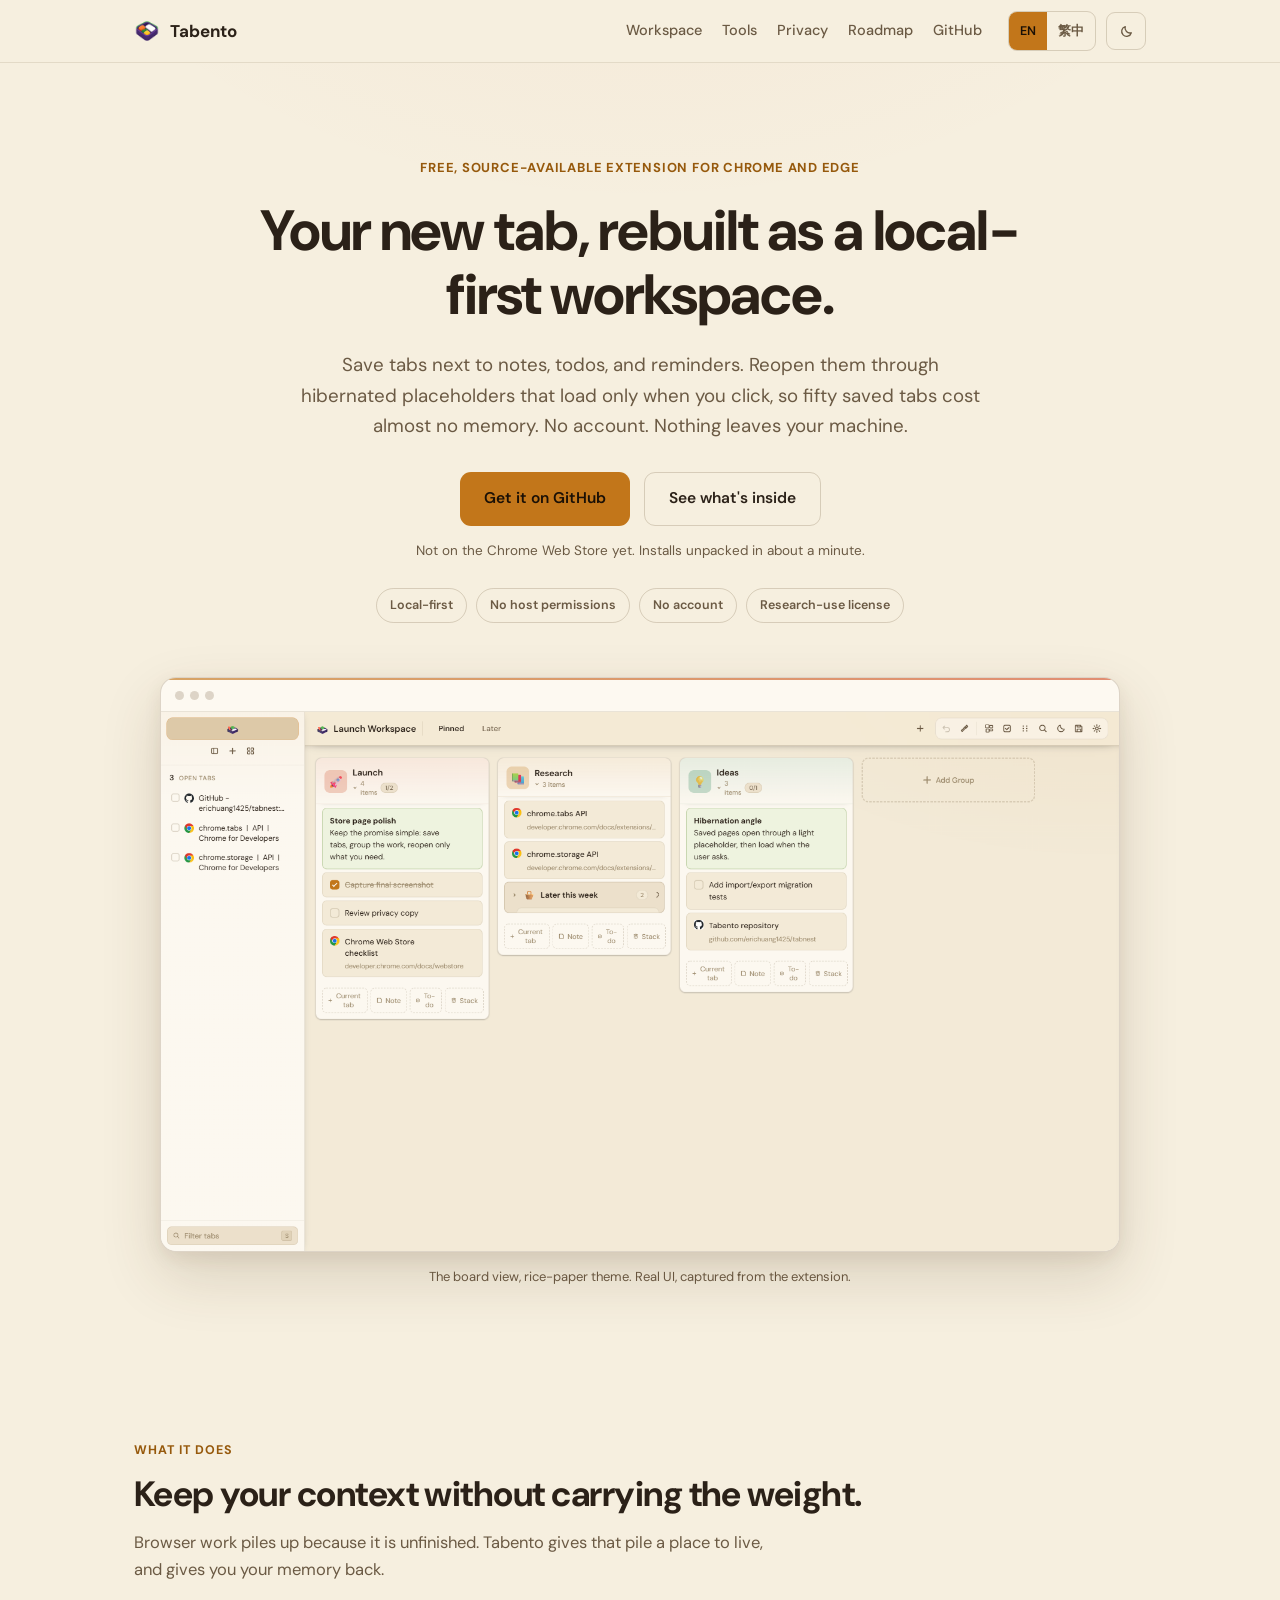
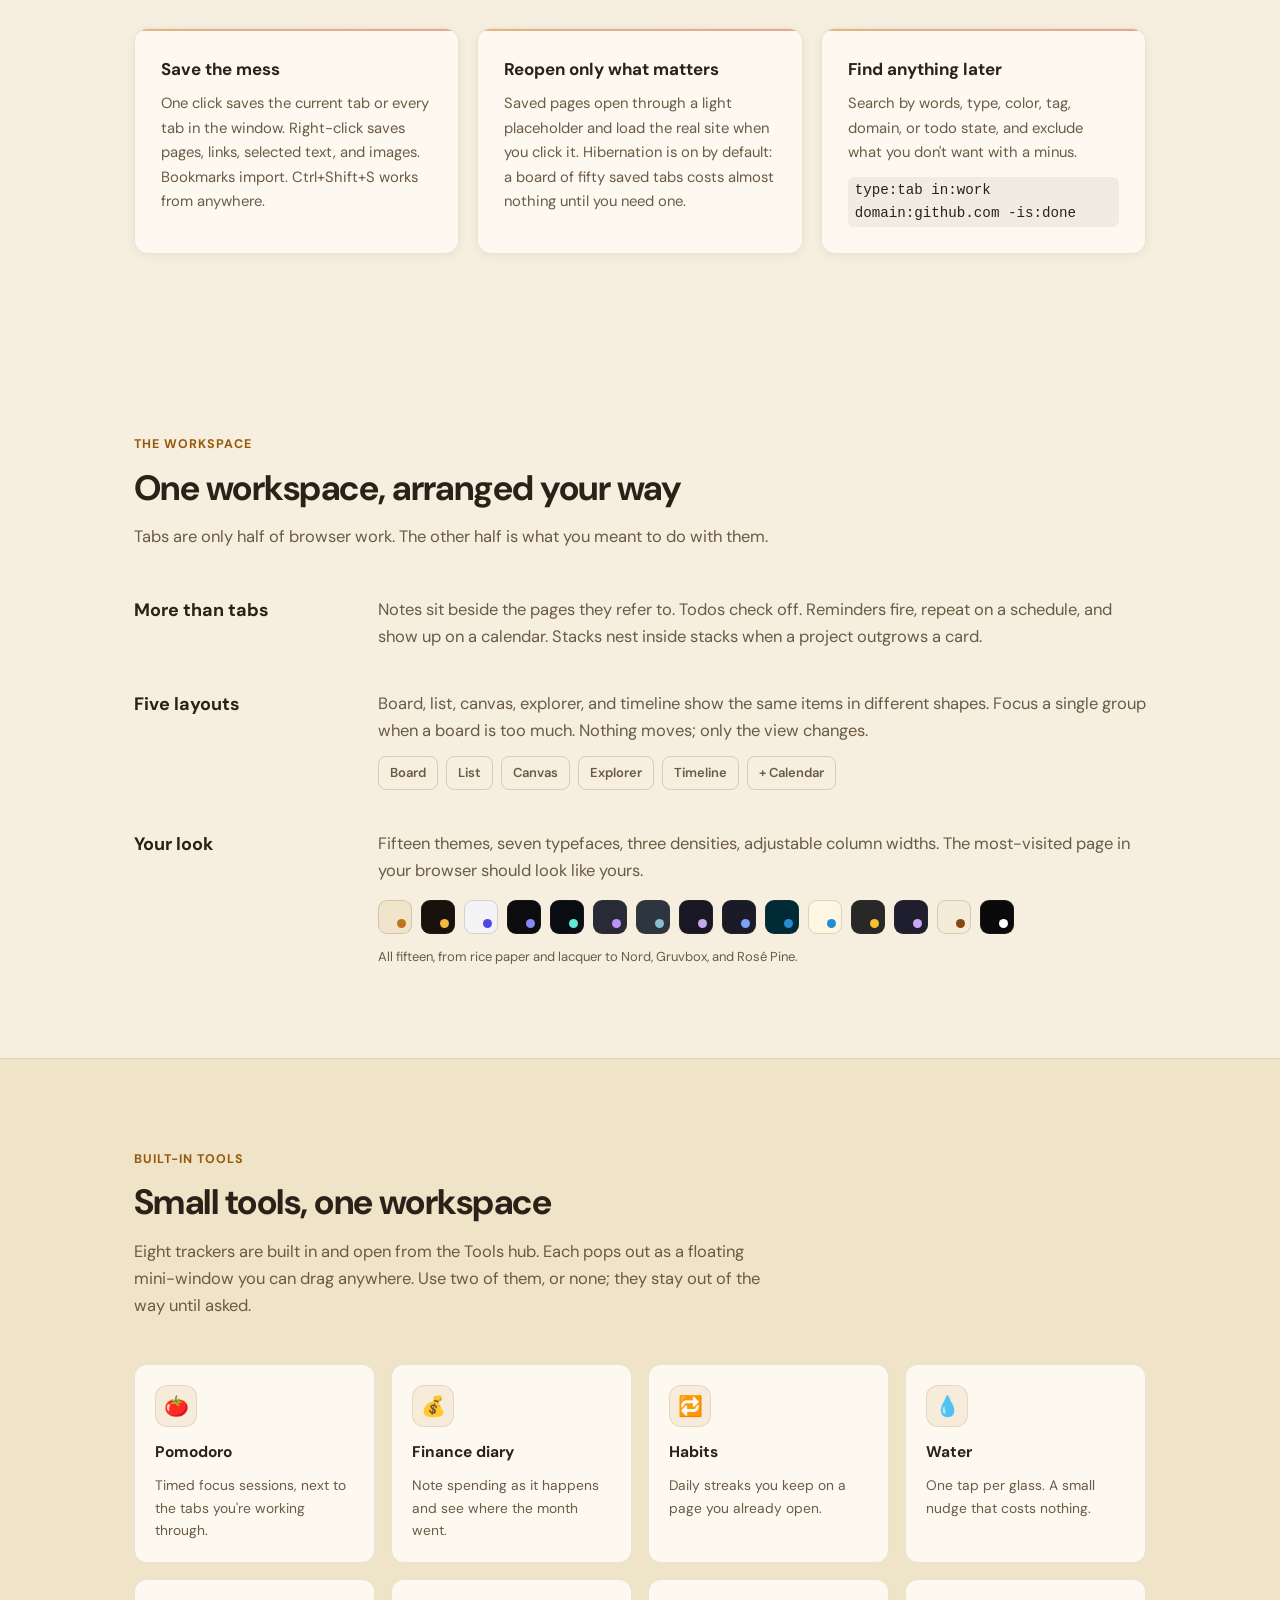
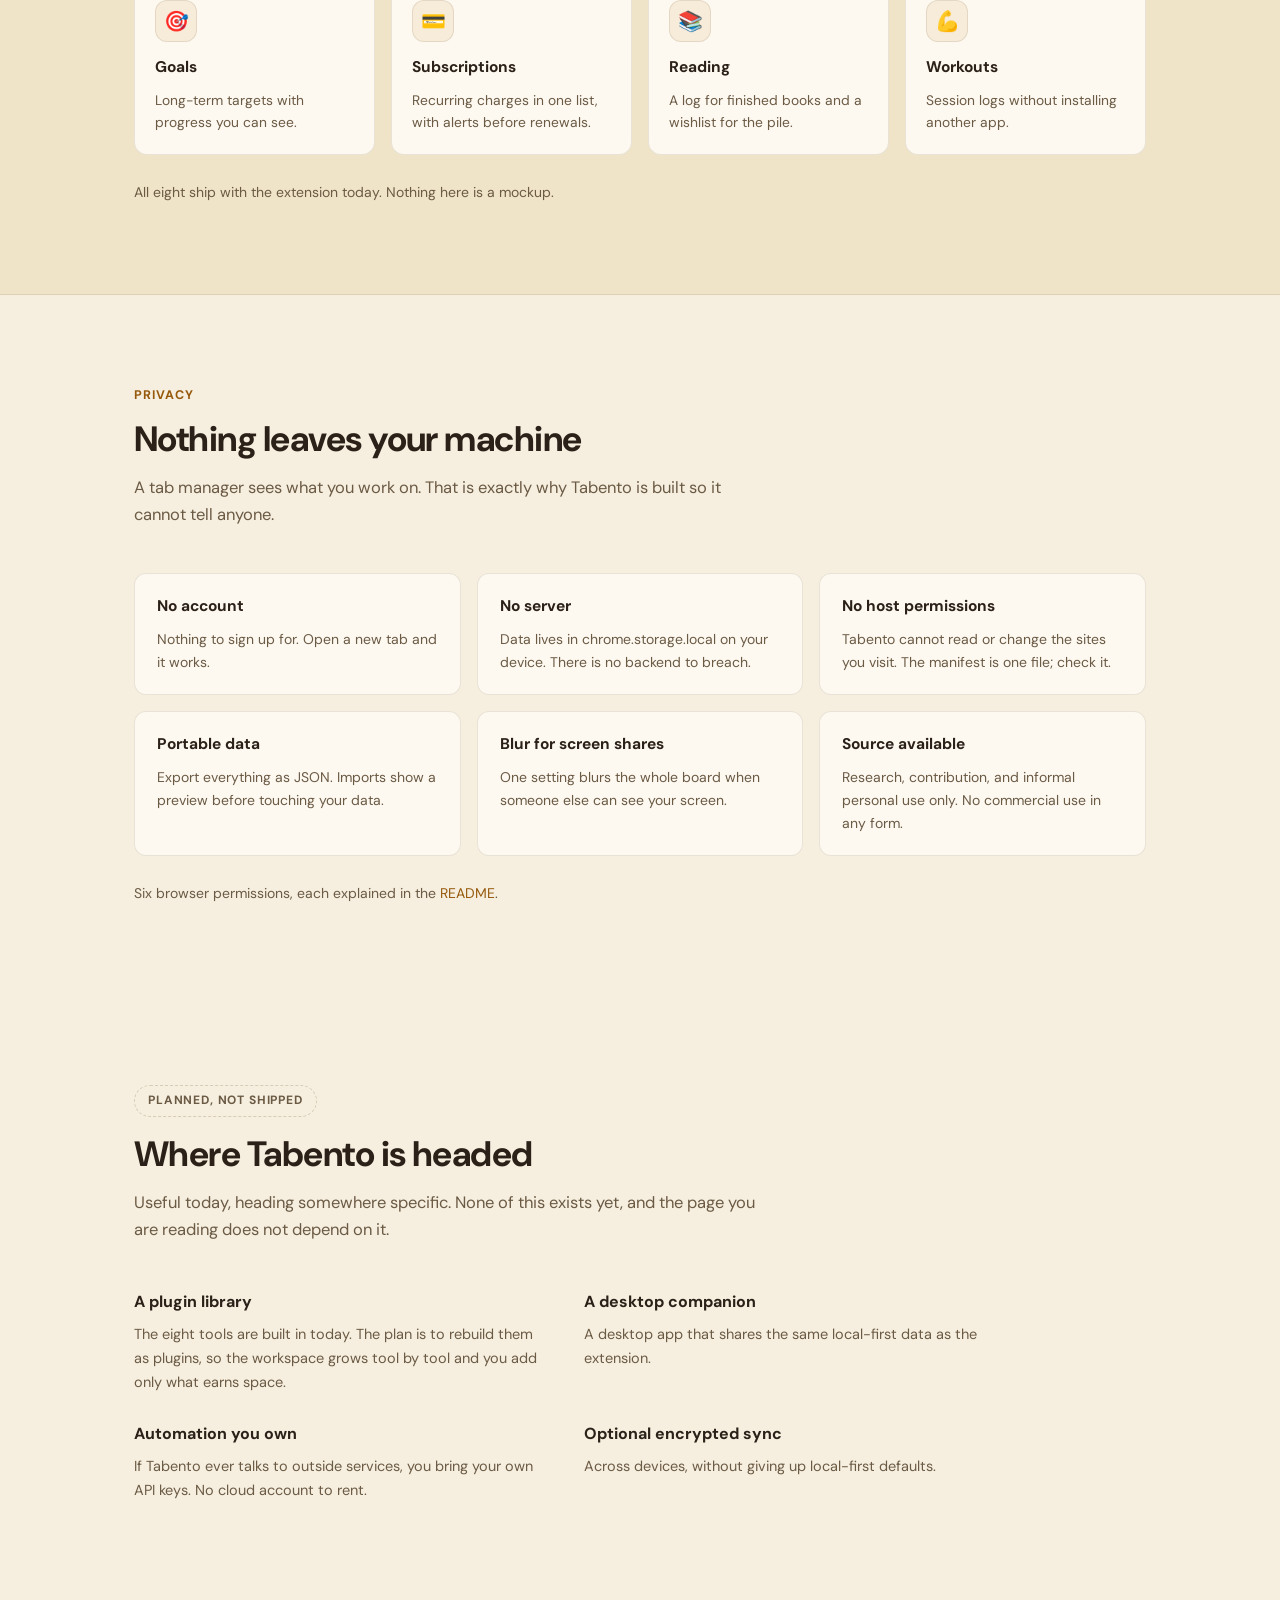
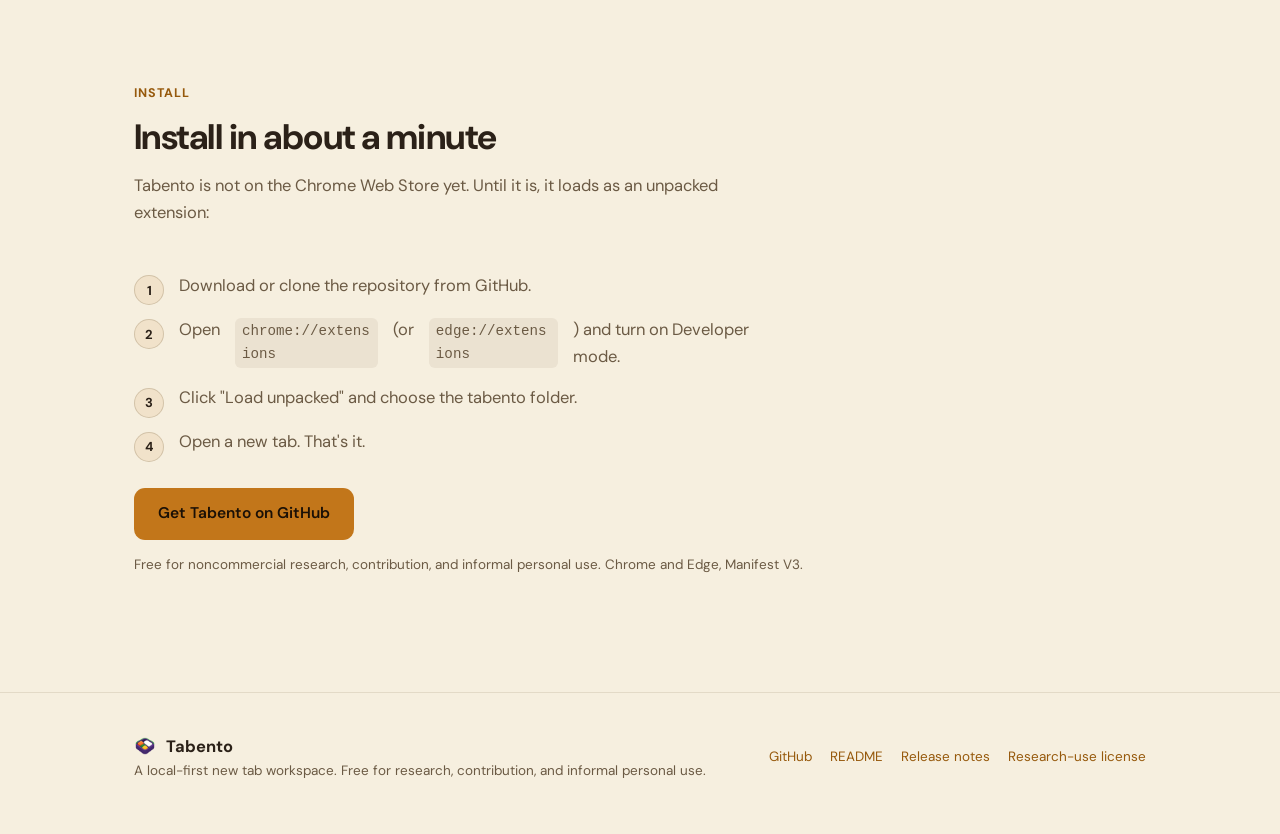
==== docs/index.html @ d80781ca "Merge launch materials and license updates" ====
<!DOCTYPE html>
<html lang="en" data-theme="light">
<head>
  <meta charset="UTF-8">
  <meta name="viewport" content="width=device-width, initial-scale=1">
  <title>Tabento · Local-first new tab workspace</title>
  <meta name="description" content="Free, source-available Chrome and Edge extension that replaces the new tab with a private workspace for saved tabs, notes, todos, and reminders. Hibernated tabs keep memory low. No account, no server, no host permissions.">
  <link rel="canonical" href="https://erichuang1425.github.io/tabento/">
  <meta property="og:type" content="website">
  <meta property="og:title" content="Tabento · Local-first new tab workspace">
  <meta property="og:description" content="Save tabs next to notes, todos, and reminders. Hibernated placeholders keep memory low. No account, nothing leaves your machine.">
  <meta property="og:url" content="https://erichuang1425.github.io/tabento/">
  <meta property="og:image" content="https://erichuang1425.github.io/tabento/images/tabento-workspace-demo.png">
  <meta name="twitter:card" content="summary_large_image">
  <link rel="icon" type="image/png" href="images/icon128.png">
  <link rel="preconnect" href="https://fonts.googleapis.com">
  <link rel="preconnect" href="https://fonts.gstatic.com" crossorigin>
  <link href="https://fonts.googleapis.com/css2?family=DM+Sans:opsz,wght@9..40,400..700&display=swap" rel="stylesheet">
  <script>
    /* Pre-paint init: apply saved theme + language before first render. */
    (function () {
      try {
        var t = localStorage.getItem('tabento-landing-theme');
        if (!t) t = window.matchMedia && matchMedia('(prefers-color-scheme: dark)').matches ? 'dark' : 'light';
        document.documentElement.dataset.theme = t;
        var l = localStorage.getItem('tabento-landing-lang');
        if (!l) l = /^zh/i.test(navigator.language || '') ? 'zh' : 'en';
        document.documentElement.dataset.lang = l;
      } catch (e) {}
    })();
  </script>
  <style>
    /* Palettes lifted from themes.css: [data-theme="tabento"] and [data-theme="tabento-dark"].
       If those tokens change in the extension, mirror them here. */
    :root {
      --bg: #f6efdf; --bg-deep: #efe3c8; --panel: #fdf9f1;
      --border: rgba(90,66,30,0.12); --border2: rgba(90,66,30,0.20);
      --text: #2b2118; --text2: #6b5a44; --text3: #9c8a6c;
      --accent: #c2761a; --accent2: #d2542f; --accent-link: #96590c;
      --btn-bg: #c2761a; --btn-bg-h: #a9620f; --btn-text: #1a1006;
      --ico-bg: rgba(194,118,26,0.10);
      --grad: linear-gradient(135deg, #c2761a, #d2542f);
      --nav-bg: rgba(246,239,223,0.86);
      --shadow-lg: 0 24px 60px rgba(74,52,20,0.16), 0 6px 18px rgba(74,52,20,0.08);
      --shadow-sm: 0 2px 10px rgba(74,52,20,0.07);
      --code-bg: rgba(90,66,30,0.07);
    }
    [data-theme="dark"] {
      --bg: #17120d; --bg-deep: #100c08; --panel: #1f1812;
      --border: rgba(245,222,180,0.09); --border2: rgba(245,222,180,0.18);
      --text: #f6ecda; --text2: #c6b498; --text3: #8a775d;
      --accent: #f5b841; --accent2: #ec6f4c; --accent-link: #f5b841;
      --btn-bg: #e8902a; --btn-bg-h: #f5a742; --btn-text: #17120d;
      --ico-bg: rgba(245,184,65,0.08);
      --grad: linear-gradient(135deg, #f5b841, #ec6f4c);
      --nav-bg: rgba(23,18,13,0.86);
      --shadow-lg: 0 24px 60px rgba(0,0,0,0.45), 0 6px 18px rgba(0,0,0,0.3);
      --shadow-sm: 0 2px 10px rgba(0,0,0,0.3);
      --code-bg: rgba(245,222,180,0.08);
    }

    * { box-sizing: border-box; margin: 0; padding: 0; }
    html { scroll-behavior: smooth; }
    body {
      font-family: "DM Sans", "Inter", -apple-system, "Segoe UI", "PingFang TC", "Microsoft JhengHei", sans-serif;
      background: var(--bg); color: var(--text);
      font-size: 16.5px; line-height: 1.65;
      -webkit-font-smoothing: antialiased; text-rendering: optimizeLegibility;
    }
    ::selection { background: var(--accent); color: var(--btn-text); }
    img { max-width: 100%; }
    a { color: var(--accent-link); text-decoration: none; }
    a:hover { text-decoration: underline; text-underline-offset: 3px; }
    code {
      font-family: ui-monospace, "JetBrains Mono", Consolas, monospace;
      font-size: 0.86em; background: var(--code-bg);
      padding: 2px 7px; border-radius: 6px; word-break: break-word;
    }
    .wrap { max-width: 1060px; margin: 0 auto; padding: 0 24px; }
    .skip {
      position: absolute; left: -9999px; top: 0; background: var(--panel);
      color: var(--text); padding: 10px 16px; z-index: 100; border-radius: 0 0 8px 0;
    }
    .skip:focus { left: 0; }

    /* ── Nav ─────────────────────────────────────────── */
    nav {
      position: sticky; top: 0; z-index: 50;
      background: var(--nav-bg);
      -webkit-backdrop-filter: blur(12px); backdrop-filter: blur(12px);
      border-bottom: 1px solid var(--border);
    }
    .nav-in { display: flex; align-items: center; gap: 22px; height: 62px; }
    .brand { display: flex; align-items: center; gap: 10px; font-weight: 700; font-size: 17px; color: var(--text); }
    .brand img { width: 26px; height: 26px; border-radius: 7px; }
    .brand:hover { text-decoration: none; }
    .nav-links { display: flex; gap: 20px; margin-left: auto; }
    .nav-links a { color: var(--text2); font-size: 14.5px; font-weight: 500; }
    .nav-links a:hover { color: var(--text); text-decoration: none; }
    .nav-ctl { display: flex; align-items: center; gap: 10px; margin-left: 4px; }
    .seg { display: flex; border: 1px solid var(--border2); border-radius: 9px; overflow: hidden; }
    .seg button {
      border: 0; background: transparent; color: var(--text2); cursor: pointer;
      font: inherit; font-size: 12.5px; font-weight: 600; padding: 8px 11px; min-height: 38px;
    }
    .seg button.on { background: var(--btn-bg); color: var(--btn-text); }
    .tgl {
      border: 1px solid var(--border2); background: transparent; color: var(--text2);
      width: 40px; min-height: 38px; border-radius: 9px; cursor: pointer;
      display: grid; place-items: center;
    }
    .tgl:hover { color: var(--text); border-color: var(--text3); }
    .tgl .moon { display: block; } .tgl .sun { display: none; }
    [data-theme="dark"] .tgl .moon { display: none; } [data-theme="dark"] .tgl .sun { display: block; }

    /* ── Hero ────────────────────────────────────────── */
    .hero { position: relative; padding: clamp(64px, 10vh, 110px) 0 clamp(48px, 7vh, 84px); text-align: center; overflow: hidden; }
    .hero::before {
      content: ""; position: absolute; inset: -40% -20% auto; height: 130%;
      background: radial-gradient(ellipse 55% 45% at 50% 8%, rgba(210,84,47,0.07), transparent 70%);
      pointer-events: none;
    }
    .eyebrow {
      display: inline-block; font-size: 13px; font-weight: 700; letter-spacing: 0.06em;
      text-transform: uppercase; margin-bottom: 22px; color: var(--accent-link);
    }
    h1 {
      font-size: clamp(2.15rem, 5.4vw, 3.55rem); line-height: 1.12; font-weight: 700;
      letter-spacing: -0.02em; max-width: 820px; margin: 0 auto 22px;
    }
    .sub { font-size: clamp(1.02rem, 1.6vw, 1.17rem); color: var(--text2); max-width: 690px; margin: 0 auto 30px; }
    .cta-row { display: flex; gap: 14px; justify-content: center; flex-wrap: wrap; margin-bottom: 14px; }
    .btn {
      display: inline-flex; align-items: center; gap: 9px; border-radius: 11px;
      padding: 13px 24px; font-weight: 600; font-size: 15.5px; min-height: 46px;
      transition: transform 0.15s ease, background 0.15s ease, border-color 0.15s ease;
    }
    .btn:hover { text-decoration: none; transform: translateY(-1px); }
    .btn-pri { background: var(--btn-bg); color: var(--btn-text); }
    .btn-pri:hover { background: var(--btn-bg-h); }
    .btn-sec { border: 1px solid var(--border2); color: var(--text); }
    .btn-sec:hover { border-color: var(--text3); }
    .store-note { font-size: 13.5px; color: var(--text2); margin-bottom: 26px; }
    .chips { display: flex; gap: 9px; justify-content: center; flex-wrap: wrap; margin-bottom: clamp(38px, 6vh, 58px); }
    .chip {
      font-size: 12.5px; font-weight: 600; color: var(--text2);
      border: 1px solid var(--border2); border-radius: 999px; padding: 6px 13px;
    }
    .frame {
      position: relative; max-width: 960px; margin: 0 auto; text-align: left;
      background: var(--panel); border: 1px solid var(--border2); border-radius: 16px;
      box-shadow: var(--shadow-lg); overflow: hidden;
    }
    .frame::before { content: ""; display: block; height: 2px; background: var(--grad); opacity: 0.65; }
    .frame-bar { display: flex; gap: 6px; padding: 11px 14px; border-bottom: 1px solid var(--border); }
    .frame-bar i { width: 9px; height: 9px; border-radius: 50%; background: var(--border2); }
    .frame img { display: block; width: 100%; height: auto; }
    .shot-cap { font-size: 13px; color: var(--text2); margin-top: 14px; }

    /* ── Sections ────────────────────────────────────── */
    section { padding: clamp(68px, 10vh, 118px) 0; scroll-margin-top: 76px; }
    .kick {
      font-size: 12.5px; font-weight: 700; letter-spacing: 0.08em; text-transform: uppercase;
      color: var(--accent-link); margin-bottom: 12px;
    }
    h2 { font-size: clamp(1.55rem, 3.1vw, 2.2rem); line-height: 1.2; letter-spacing: -0.015em; margin-bottom: 14px; }
    .lede { color: var(--text2); max-width: 640px; margin-bottom: clamp(30px, 5vh, 48px); }
    h3 { font-size: 17px; margin-bottom: 8px; }
    .grid3 { display: grid; grid-template-columns: repeat(3, 1fr); gap: 18px; }
    .card {
      position: relative; background: var(--panel); border: 1px solid var(--border);
      border-radius: 14px; padding: 26px; box-shadow: var(--shadow-sm); overflow: hidden;
      transition: transform 0.18s ease, box-shadow 0.18s ease;
    }
    .card::before { content: ""; position: absolute; top: 0; left: 0; right: 0; height: 2px; background: var(--grad); opacity: 0.5; }
    .card:hover { transform: translateY(-2px); box-shadow: var(--shadow-lg); }
    .card p { font-size: 14.8px; color: var(--text2); }
    .card code { display: inline-block; margin-top: 12px; }

    /* Workspace rows */
    .rows { display: grid; gap: 40px; }
    .row { display: grid; grid-template-columns: 220px 1fr; gap: 24px; align-items: start; }
    .row h3 { font-size: 18px; }
    .row p { color: var(--text2); }
    .lay-chips { display: flex; flex-wrap: wrap; gap: 8px; margin-top: 12px; }
    .lay-chips span { font-size: 13px; font-weight: 600; color: var(--text2); border: 1px solid var(--border2); border-radius: 8px; padding: 5px 11px; }
    .swatches { display: flex; flex-wrap: wrap; gap: 9px; margin-top: 16px; }
    .sw {
      width: 34px; height: 34px; border-radius: 9px; background: var(--sw-bg);
      border: 1px solid var(--border2); position: relative;
    }
    .sw::after {
      content: ""; position: absolute; right: 5px; bottom: 5px;
      width: 9px; height: 9px; border-radius: 50%; background: var(--sw-ac);
    }
    .sw-cap { font-size: 13px; color: var(--text2); margin-top: 12px; }

    /* Tools */
    .tools-bleed { background: var(--bg-deep); border-top: 1px solid var(--border); border-bottom: 1px solid var(--border); }
    .grid4 { display: grid; grid-template-columns: repeat(4, 1fr); gap: 16px; }
    .tool { background: var(--panel); border: 1px solid var(--border); border-radius: 13px; padding: 20px; }
    .tool-ico {
      width: 42px; height: 42px; border-radius: 12px; background: var(--ico-bg);
      border: 1px solid var(--border); display: grid; place-items: center;
      font-size: 20px; margin-bottom: 13px;
    }
    .tool h3 { font-size: 15.5px; }
    .tool p { font-size: 13.8px; color: var(--text2); }
    .foot-note { font-size: 14px; color: var(--text2); margin-top: 26px; }

    /* Privacy */
    .grid3s { display: grid; grid-template-columns: repeat(3, 1fr); gap: 16px; }
    .pv { background: var(--panel); border: 1px solid var(--border); border-radius: 12px; padding: 20px 22px; }
    .pv h3 { font-size: 15.5px; }
    .pv p { font-size: 14px; color: var(--text2); }

    /* Roadmap */
    .plan-pill {
      display: inline-block; font-size: 12px; font-weight: 700; letter-spacing: 0.07em;
      text-transform: uppercase; color: var(--text2); border: 1px dashed var(--border2);
      border-radius: 999px; padding: 5px 13px; margin-bottom: 16px;
    }
    .rm { display: grid; grid-template-columns: 1fr 1fr; gap: 26px 40px; max-width: 860px; }
    .rm h3 { font-size: 16px; }
    .rm p { font-size: 14.5px; color: var(--text2); }

    /* Install */
    .steps { counter-reset: st; display: grid; gap: 14px; max-width: 620px; margin-bottom: 30px; }
    .steps li { list-style: none; counter-increment: st; display: flex; gap: 15px; align-items: baseline; color: var(--text2); }
    .steps li::before {
      content: counter(st); flex: 0 0 28px; height: 28px; border-radius: 50%;
      background: var(--ico-bg); border: 1px solid var(--border2); color: var(--text);
      font-size: 13px; font-weight: 700; display: grid; place-items: center;
      transform: translateY(4px);
    }

    /* Footer */
    footer { border-top: 1px solid var(--border); padding: 40px 0 52px; }
    .ft { display: flex; flex-wrap: wrap; gap: 18px 34px; align-items: center; justify-content: space-between; }
    .ft-brand { display: flex; align-items: center; gap: 10px; font-weight: 700; }
    .ft-brand img { width: 22px; height: 22px; border-radius: 6px; }
    .ft-line { font-size: 13.5px; color: var(--text2); }
    .ft-links { display: flex; flex-wrap: wrap; gap: 18px; font-size: 13.5px; }

    /* Reveal */
    .rv { opacity: 0; transform: translateY(14px); transition: opacity 0.55s ease, transform 0.55s ease; }
    .rv.in { opacity: 1; transform: none; }

    @media (prefers-reduced-motion: reduce) {
      html { scroll-behavior: auto; }
      .rv { opacity: 1; transform: none; transition: none; }
      .btn, .card { transition: none; }
      .card:hover, .btn:hover { transform: none; }
    }
    @media (max-width: 920px) {
      .nav-links { display: none; }
      .grid4 { grid-template-columns: repeat(2, 1fr); }
      .grid3, .grid3s { grid-template-columns: 1fr 1fr; }
      .row { grid-template-columns: 1fr; gap: 8px; }
    }
    @media (max-width: 600px) {
      body { font-size: 16px; }
      .grid3, .grid3s, .rm { grid-template-columns: 1fr; }
      .cta-row .btn { width: 100%; justify-content: center; }
      .nav-in { gap: 12px; }
    }
    @media (max-width: 420px) {
      .grid4 { grid-template-columns: 1fr; }
    }
  </style>
</head>
<body>
  <a class="skip" href="#main" data-i18n="skip">Skip to content</a>

  <nav>
    <div class="wrap nav-in">
      <a class="brand" href="#top" aria-label="Tabento, back to top">
        <img src="images/icon128.png" alt="" width="26" height="26">
        <span>Tabento</span>
      </a>
      <div class="nav-links">
        <a href="#workspace" data-i18n="nav.workspace">Workspace</a>
        <a href="#tools" data-i18n="nav.tools">Tools</a>
        <a href="#privacy" data-i18n="nav.privacy">Privacy</a>
        <a href="#roadmap" data-i18n="nav.roadmap">Roadmap</a>
        <a href="https://github.com/erichuang1425/tabento">GitHub</a>
      </div>
      <div class="nav-ctl">
        <div class="seg" role="group" aria-label="Language">
          <button type="button" id="lang-en" aria-pressed="true">EN</button>
          <button type="button" id="lang-zh" aria-pressed="false" lang="zh-Hant">繁中</button>
        </div>
        <button type="button" class="tgl" id="theme-tgl" aria-label="Switch color theme">
          <svg class="moon" width="15" height="15" viewBox="0 0 14 14" fill="none" aria-hidden="true"><path d="M11.5 8.2A4.6 4.6 0 015.8 2.5a4.6 4.6 0 105.7 5.7z" stroke="currentColor" stroke-width="1.25" stroke-linejoin="round"/></svg>
          <svg class="sun" width="15" height="15" viewBox="0 0 14 14" fill="none" aria-hidden="true"><circle cx="7" cy="7" r="3" stroke="currentColor" stroke-width="1.25"/><path d="M7 1v1.6M7 11.4V13M13 7h-1.6M2.6 7H1M11.2 2.8l-1.1 1.1M3.9 10.1l-1.1 1.1M11.2 11.2l-1.1-1.1M3.9 3.9L2.8 2.8" stroke="currentColor" stroke-width="1.25" stroke-linecap="round"/></svg>
        </button>
      </div>
    </div>
  </nav>

  <main id="main">
    <!-- ── Hero ─────────────────────────────────────── -->
    <header class="hero" id="top">
      <div class="wrap">
        <p class="eyebrow" data-i18n="hero.eyebrow">Free, source-available extension for Chrome and Edge</p>
        <h1 data-i18n="hero.h1">Your new tab, rebuilt as a local-first workspace.</h1>
        <p class="sub" data-i18n="hero.sub">Save tabs next to notes, todos, and reminders. Reopen them through hibernated placeholders that load only when you click, so fifty saved tabs cost almost no memory. No account. Nothing leaves your machine.</p>
        <div class="cta-row">
          <a class="btn btn-pri" href="https://github.com/erichuang1425/tabento" data-i18n="hero.cta1">Get it on GitHub</a>
          <a class="btn btn-sec" href="#workspace" data-i18n="hero.cta2">See what's inside</a>
        </div>
        <p class="store-note" data-i18n="hero.note">Not on the Chrome Web Store yet. Installs unpacked in about a minute.</p>
        <div class="chips">
          <span class="chip" data-i18n="chip.local">Local-first</span>
          <span class="chip" data-i18n="chip.perm">No host permissions</span>
          <span class="chip" data-i18n="chip.acct">No account</span>
          <span class="chip" data-i18n="chip.license">Research-use license</span>
        </div>
        <figure>
          <div class="frame">
            <div class="frame-bar" aria-hidden="true"><i></i><i></i><i></i></div>
            <img src="images/tabento-workspace-demo.png" width="1600" height="900"
                 alt="Tabento board view in the rice-paper theme: three groups named Launch, Research, and Ideas holding saved tabs, notes, and todos, with a sidebar listing open tabs"
                 data-i18n-alt="hero.alt" fetchpriority="high">
          </div>
          <figcaption class="shot-cap" data-i18n="hero.cap">The board view, rice-paper theme. Real UI, captured from the extension.</figcaption>
        </figure>
      </div>
    </header>

    <!-- ── Three moments ────────────────────────────── -->
    <section id="moments">
      <div class="wrap">
        <p class="kick rv" data-i18n="mo.kick">What it does</p>
        <h2 class="rv" data-i18n="mo.h2">Keep your context without carrying the weight.</h2>
        <p class="lede rv" data-i18n="mo.lede">Browser work piles up because it is unfinished. Tabento gives that pile a place to live, and gives you your memory back.</p>
        <div class="grid3">
          <div class="card rv">
            <h3 data-i18n="mo.c1.h">Save the mess</h3>
            <p data-i18n="mo.c1.p">One click saves the current tab or every tab in the window. Right-click saves pages, links, selected text, and images. Bookmarks import. Ctrl+Shift+S works from anywhere.</p>
          </div>
          <div class="card rv">
            <h3 data-i18n="mo.c2.h">Reopen only what matters</h3>
            <p data-i18n="mo.c2.p">Saved pages open through a light placeholder and load the real site when you click it. Hibernation is on by default: a board of fifty saved tabs costs almost nothing until you need one.</p>
          </div>
          <div class="card rv">
            <h3 data-i18n="mo.c3.h">Find anything later</h3>
            <p data-i18n="mo.c3.p">Search by words, type, color, tag, domain, or todo state, and exclude what you don't want with a minus.</p>
            <code>type:tab in:work domain:github.com -is:done</code>
          </div>
        </div>
      </div>
    </section>

    <!-- ── Workspace ────────────────────────────────── -->
    <section id="workspace">
      <div class="wrap">
        <p class="kick rv" data-i18n="ws.kick">The workspace</p>
        <h2 class="rv" data-i18n="ws.h2">One workspace, arranged your way</h2>
        <p class="lede rv" data-i18n="ws.lede">Tabs are only half of browser work. The other half is what you meant to do with them.</p>
        <div class="rows">
          <div class="row rv">
            <h3 data-i18n="ws.r1.h">More than tabs</h3>
            <p data-i18n="ws.r1.p">Notes sit beside the pages they refer to. Todos check off. Reminders fire, repeat on a schedule, and show up on a calendar. Stacks nest inside stacks when a project outgrows a card.</p>
          </div>
          <div class="row rv">
            <h3 data-i18n="ws.r2.h">Five layouts</h3>
            <div>
              <p data-i18n="ws.r2.p">Board, list, canvas, explorer, and timeline show the same items in different shapes. Focus a single group when a board is too much. Nothing moves; only the view changes.</p>
              <div class="lay-chips">
                <span data-i18n="ws.lay.board">Board</span>
                <span data-i18n="ws.lay.list">List</span>
                <span data-i18n="ws.lay.canvas">Canvas</span>
                <span data-i18n="ws.lay.explorer">Explorer</span>
                <span data-i18n="ws.lay.timeline">Timeline</span>
                <span data-i18n="ws.lay.calendar">+ Calendar</span>
              </div>
            </div>
          </div>
          <div class="row rv">
            <h3 data-i18n="ws.r3.h">Your look</h3>
            <div>
              <p data-i18n="ws.r3.p">Fifteen themes, seven typefaces, three densities, adjustable column widths. The most-visited page in your browser should look like yours.</p>
              <div class="swatches" aria-hidden="true">
                <span class="sw" style="--sw-bg:#f0e4cb;--sw-ac:#c2761a" title="Tabento"></span>
                <span class="sw" style="--sw-bg:#17120d;--sw-ac:#f5b841" title="Tabento Dark"></span>
                <span class="sw" style="--sw-bg:#f4f4f7;--sw-ac:#4f46e5" title="Light"></span>
                <span class="sw" style="--sw-bg:#0b0b10;--sw-ac:#818cf8" title="Dark"></span>
                <span class="sw" style="--sw-bg:#0a0c14;--sw-ac:#5eead4" title="Aurora"></span>
                <span class="sw" style="--sw-bg:#282a36;--sw-ac:#bd93f9" title="Dracula"></span>
                <span class="sw" style="--sw-bg:#2e3440;--sw-ac:#88c0d0" title="Nord"></span>
                <span class="sw" style="--sw-bg:#191724;--sw-ac:#c4a7e7" title="Rosé Pine"></span>
                <span class="sw" style="--sw-bg:#1a1b26;--sw-ac:#7aa2f7" title="Tokyo Night"></span>
                <span class="sw" style="--sw-bg:#002b36;--sw-ac:#268bd2" title="Solarized Dark"></span>
                <span class="sw" style="--sw-bg:#fdf6e3;--sw-ac:#268bd2" title="Solarized Light"></span>
                <span class="sw" style="--sw-bg:#282828;--sw-ac:#fabd2f" title="Gruvbox"></span>
                <span class="sw" style="--sw-bg:#1e1e2e;--sw-ac:#cba6f7" title="Catppuccin"></span>
                <span class="sw" style="--sw-bg:#f4ecd8;--sw-ac:#8b4513" title="Sepia"></span>
                <span class="sw" style="--sw-bg:#0a0a0a;--sw-ac:#ffffff" title="Mono"></span>
              </div>
              <p class="sw-cap" data-i18n="ws.swcap">All fifteen, from rice paper and lacquer to Nord, Gruvbox, and Rosé Pine.</p>
            </div>
          </div>
        </div>
      </div>
    </section>

    <!-- ── Tools ────────────────────────────────────── -->
    <div class="tools-bleed">
      <section id="tools">
        <div class="wrap">
          <p class="kick rv" data-i18n="tl.kick">Built-in tools</p>
          <h2 class="rv" data-i18n="tl.h2">Small tools, one workspace</h2>
          <p class="lede rv" data-i18n="tl.lede">Eight trackers are built in and open from the Tools hub. Each pops out as a floating mini-window you can drag anywhere. Use two of them, or none; they stay out of the way until asked.</p>
          <div class="grid4">
            <div class="tool rv"><div class="tool-ico">🍅</div><h3 data-i18n="tl.t1.h">Pomodoro</h3><p data-i18n="tl.t1.p">Timed focus sessions, next to the tabs you're working through.</p></div>
            <div class="tool rv"><div class="tool-ico">💰</div><h3 data-i18n="tl.t2.h">Finance diary</h3><p data-i18n="tl.t2.p">Note spending as it happens and see where the month went.</p></div>
            <div class="tool rv"><div class="tool-ico">🔁</div><h3 data-i18n="tl.t3.h">Habits</h3><p data-i18n="tl.t3.p">Daily streaks you keep on a page you already open.</p></div>
            <div class="tool rv"><div class="tool-ico">💧</div><h3 data-i18n="tl.t4.h">Water</h3><p data-i18n="tl.t4.p">One tap per glass. A small nudge that costs nothing.</p></div>
            <div class="tool rv"><div class="tool-ico">🎯</div><h3 data-i18n="tl.t5.h">Goals</h3><p data-i18n="tl.t5.p">Long-term targets with progress you can see.</p></div>
            <div class="tool rv"><div class="tool-ico">💳</div><h3 data-i18n="tl.t6.h">Subscriptions</h3><p data-i18n="tl.t6.p">Recurring charges in one list, with alerts before renewals.</p></div>
            <div class="tool rv"><div class="tool-ico">📚</div><h3 data-i18n="tl.t7.h">Reading</h3><p data-i18n="tl.t7.p">A log for finished books and a wishlist for the pile.</p></div>
            <div class="tool rv"><div class="tool-ico">💪</div><h3 data-i18n="tl.t8.h">Workouts</h3><p data-i18n="tl.t8.p">Session logs without installing another app.</p></div>
          </div>
          <p class="foot-note rv" data-i18n="tl.note">All eight ship with the extension today. Nothing here is a mockup.</p>
        </div>
      </section>
    </div>

    <!-- ── Privacy ──────────────────────────────────── -->
    <section id="privacy">
      <div class="wrap">
        <p class="kick rv" data-i18n="pv.kick">Privacy</p>
        <h2 class="rv" data-i18n="pv.h2">Nothing leaves your machine</h2>
        <p class="lede rv" data-i18n="pv.lede">A tab manager sees what you work on. That is exactly why Tabento is built so it cannot tell anyone.</p>
        <div class="grid3s">
          <div class="pv rv"><h3 data-i18n="pv.i1.h">No account</h3><p data-i18n="pv.i1.p">Nothing to sign up for. Open a new tab and it works.</p></div>
          <div class="pv rv"><h3 data-i18n="pv.i2.h">No server</h3><p data-i18n="pv.i2.p">Data lives in chrome.storage.local on your device. There is no backend to breach.</p></div>
          <div class="pv rv"><h3 data-i18n="pv.i3.h">No host permissions</h3><p data-i18n="pv.i3.p">Tabento cannot read or change the sites you visit. The manifest is one file; check it.</p></div>
          <div class="pv rv"><h3 data-i18n="pv.i4.h">Portable data</h3><p data-i18n="pv.i4.p">Export everything as JSON. Imports show a preview before touching your data.</p></div>
          <div class="pv rv"><h3 data-i18n="pv.i5.h">Blur for screen shares</h3><p data-i18n="pv.i5.p">One setting blurs the whole board when someone else can see your screen.</p></div>
          <div class="pv rv"><h3 data-i18n="pv.i6.h">Source available</h3><p data-i18n="pv.i6.p">Research, contribution, and informal personal use only. No commercial use in any form.</p></div>
        </div>
        <p class="foot-note rv"><span data-i18n="pv.note">Six browser permissions, each explained in the</span> <a href="https://github.com/erichuang1425/tabento#privacy">README</a><span data-i18n="pv.note2">.</span></p>
      </div>
    </section>

    <!-- ── Roadmap ──────────────────────────────────── -->
    <section id="roadmap">
      <div class="wrap">
        <span class="plan-pill rv" data-i18n="rm.pill">Planned, not shipped</span>
        <h2 class="rv" data-i18n="rm.h2">Where Tabento is headed</h2>
        <p class="lede rv" data-i18n="rm.lede">Useful today, heading somewhere specific. None of this exists yet, and the page you are reading does not depend on it.</p>
        <div class="rm">
          <div class="rv">
            <h3 data-i18n="rm.i1.h">A plugin library</h3>
            <p data-i18n="rm.i1.p">The eight tools are built in today. The plan is to rebuild them as plugins, so the workspace grows tool by tool and you add only what earns space.</p>
          </div>
          <div class="rv">
            <h3 data-i18n="rm.i2.h">A desktop companion</h3>
            <p data-i18n="rm.i2.p">A desktop app that shares the same local-first data as the extension.</p>
          </div>
          <div class="rv">
            <h3 data-i18n="rm.i3.h">Automation you own</h3>
            <p data-i18n="rm.i3.p">If Tabento ever talks to outside services, you bring your own API keys. No cloud account to rent.</p>
          </div>
          <div class="rv">
            <h3 data-i18n="rm.i4.h">Optional encrypted sync</h3>
            <p data-i18n="rm.i4.p">Across devices, without giving up local-first defaults.</p>
          </div>
        </div>
      </div>
    </section>

    <!-- ── Install ──────────────────────────────────── -->
    <section id="install">
      <div class="wrap">
        <p class="kick rv" data-i18n="in.kick">Install</p>
        <h2 class="rv" data-i18n="in.h2">Install in about a minute</h2>
        <p class="lede rv" data-i18n="in.lede">Tabento is not on the Chrome Web Store yet. Until it is, it loads as an unpacked extension:</p>
        <ol class="steps rv">
          <li data-i18n="in.s1">Download or clone the repository from GitHub.</li>
          <li><span data-i18n="in.s2">Open</span> <code>chrome://extensions</code> <span data-i18n="in.s2b">(or</span> <code>edge://extensions</code><span data-i18n="in.s2c">) and turn on Developer mode.</span></li>
          <li data-i18n="in.s3">Click "Load unpacked" and choose the tabento folder.</li>
          <li data-i18n="in.s4">Open a new tab. That's it.</li>
        </ol>
        <div class="cta-row rv" style="justify-content:flex-start">
          <a class="btn btn-pri" href="https://github.com/erichuang1425/tabento" data-i18n="in.cta">Get Tabento on GitHub</a>
        </div>
        <p class="store-note rv" style="margin-top:14px" data-i18n="in.note">Free for noncommercial research, contribution, and informal personal use. Chrome and Edge, Manifest V3.</p>
      </div>
    </section>
  </main>

  <footer>
    <div class="wrap ft">
      <div>
        <div class="ft-brand"><img src="images/icon128.png" alt=""><span>Tabento</span></div>
        <p class="ft-line" data-i18n="ft.line">A local-first new tab workspace. Free for research, contribution, and informal personal use.</p>
      </div>
      <div class="ft-links">
        <a href="https://github.com/erichuang1425/tabento">GitHub</a>
        <a href="https://github.com/erichuang1425/tabento#readme">README</a>
        <a href="https://github.com/erichuang1425/tabento/blob/main/RELEASE_NOTES.md" data-i18n="ft.rel">Release notes</a>
        <a href="https://github.com/erichuang1425/tabento#license" data-i18n="ft.lic">Research-use license</a>
      </div>
    </div>
  </footer>

  <script>
    (function () {
      'use strict';

      /* ── Strings ── */
      var STR = {
        en: {
          'meta.title': 'Tabento · Local-first new tab workspace',
          'skip': 'Skip to content',
          'nav.workspace': 'Workspace', 'nav.tools': 'Tools', 'nav.privacy': 'Privacy', 'nav.roadmap': 'Roadmap',
          'hero.eyebrow': 'Free, source-available extension for Chrome and Edge',
          'hero.h1': 'Your new tab, rebuilt as a local-first workspace.',
          'hero.sub': "Save tabs next to notes, todos, and reminders. Reopen them through hibernated placeholders that load only when you click, so fifty saved tabs cost almost no memory. No account. Nothing leaves your machine.",
          'hero.cta1': 'Get it on GitHub',
          'hero.cta2': "See what's inside",
          'hero.note': 'Not on the Chrome Web Store yet. Installs unpacked in about a minute.',
          'chip.local': 'Local-first', 'chip.perm': 'No host permissions', 'chip.acct': 'No account', 'chip.license': 'Research-use license',
          'hero.alt': 'Tabento board view in the rice-paper theme: three groups named Launch, Research, and Ideas holding saved tabs, notes, and todos, with a sidebar listing open tabs',
          'hero.cap': 'The board view, rice-paper theme. Real UI, captured from the extension.',
          'mo.kick': 'What it does',
          'mo.h2': 'Keep your context without carrying the weight.',
          'mo.lede': 'Browser work piles up because it is unfinished. Tabento gives that pile a place to live, and gives you your memory back.',
          'mo.c1.h': 'Save the mess',
          'mo.c1.p': 'One click saves the current tab or every tab in the window. Right-click saves pages, links, selected text, and images. Bookmarks import. Ctrl+Shift+S works from anywhere.',
          'mo.c2.h': 'Reopen only what matters',
          'mo.c2.p': 'Saved pages open through a light placeholder and load the real site when you click it. Hibernation is on by default: a board of fifty saved tabs costs almost nothing until you need one.',
          'mo.c3.h': 'Find anything later',
          'mo.c3.p': "Search by words, type, color, tag, domain, or todo state, and exclude what you don't want with a minus.",
          'ws.kick': 'The workspace',
          'ws.h2': 'One workspace, arranged your way',
          'ws.lede': 'Tabs are only half of browser work. The other half is what you meant to do with them.',
          'ws.r1.h': 'More than tabs',
          'ws.r1.p': 'Notes sit beside the pages they refer to. Todos check off. Reminders fire, repeat on a schedule, and show up on a calendar. Stacks nest inside stacks when a project outgrows a card.',
          'ws.r2.h': 'Five layouts',
          'ws.r2.p': 'Board, list, canvas, explorer, and timeline show the same items in different shapes. Focus a single group when a board is too much. Nothing moves; only the view changes.',
          'ws.lay.board': 'Board', 'ws.lay.list': 'List', 'ws.lay.canvas': 'Canvas',
          'ws.lay.explorer': 'Explorer', 'ws.lay.timeline': 'Timeline', 'ws.lay.calendar': '+ Calendar',
          'ws.r3.h': 'Your look',
          'ws.r3.p': 'Fifteen themes, seven typefaces, three densities, adjustable column widths. The most-visited page in your browser should look like yours.',
          'ws.swcap': 'All fifteen, from rice paper and lacquer to Nord, Gruvbox, and Rosé Pine.',
          'tl.kick': 'Built-in tools',
          'tl.h2': 'Small tools, one workspace',
          'tl.lede': 'Eight trackers are built in and open from the Tools hub. Each pops out as a floating mini-window you can drag anywhere. Use two of them, or none; they stay out of the way until asked.',
          'tl.t1.h': 'Pomodoro', 'tl.t1.p': "Timed focus sessions, next to the tabs you're working through.",
          'tl.t2.h': 'Finance diary', 'tl.t2.p': 'Note spending as it happens and see where the month went.',
          'tl.t3.h': 'Habits', 'tl.t3.p': 'Daily streaks you keep on a page you already open.',
          'tl.t4.h': 'Water', 'tl.t4.p': 'One tap per glass. A small nudge that costs nothing.',
          'tl.t5.h': 'Goals', 'tl.t5.p': 'Long-term targets with progress you can see.',
          'tl.t6.h': 'Subscriptions', 'tl.t6.p': 'Recurring charges in one list, with alerts before renewals.',
          'tl.t7.h': 'Reading', 'tl.t7.p': 'A log for finished books and a wishlist for the pile.',
          'tl.t8.h': 'Workouts', 'tl.t8.p': 'Session logs without installing another app.',
          'tl.note': 'All eight ship with the extension today. Nothing here is a mockup.',
          'pv.kick': 'Privacy',
          'pv.h2': 'Nothing leaves your machine',
          'pv.lede': 'A tab manager sees what you work on. That is exactly why Tabento is built so it cannot tell anyone.',
          'pv.i1.h': 'No account', 'pv.i1.p': 'Nothing to sign up for. Open a new tab and it works.',
          'pv.i2.h': 'No server', 'pv.i2.p': 'Data lives in chrome.storage.local on your device. There is no backend to breach.',
          'pv.i3.h': 'No host permissions', 'pv.i3.p': 'Tabento cannot read or change the sites you visit. The manifest is one file; check it.',
          'pv.i4.h': 'Portable data', 'pv.i4.p': 'Export everything as JSON. Imports show a preview before touching your data.',
          'pv.i5.h': 'Blur for screen shares', 'pv.i5.p': 'One setting blurs the whole board when someone else can see your screen.',
          'pv.i6.h': 'Source available', 'pv.i6.p': 'Research, contribution, and informal personal use only. No commercial use in any form.',
          'pv.note': 'Six browser permissions, each explained in the', 'pv.note2': '.',
          'rm.pill': 'Planned, not shipped',
          'rm.h2': 'Where Tabento is headed',
          'rm.lede': 'Useful today, heading somewhere specific. None of this exists yet, and the page you are reading does not depend on it.',
          'rm.i1.h': 'A plugin library',
          'rm.i1.p': 'The eight tools are built in today. The plan is to rebuild them as plugins, so the workspace grows tool by tool and you add only what earns space.',
          'rm.i2.h': 'A desktop companion',
          'rm.i2.p': 'A desktop app that shares the same local-first data as the extension.',
          'rm.i3.h': 'Automation you own',
          'rm.i3.p': 'If Tabento ever talks to outside services, you bring your own API keys. No cloud account to rent.',
          'rm.i4.h': 'Optional encrypted sync',
          'rm.i4.p': 'Across devices, without giving up local-first defaults.',
          'in.kick': 'Install',
          'in.h2': 'Install in about a minute',
          'in.lede': 'Tabento is not on the Chrome Web Store yet. Until it is, it loads as an unpacked extension:',
          'in.s1': 'Download or clone the repository from GitHub.',
          'in.s2': 'Open', 'in.s2b': '(or', 'in.s2c': ') and turn on Developer mode.',
          'in.s3': 'Click "Load unpacked" and choose the tabento folder.',
          'in.s4': "Open a new tab. That's it.",
          'in.cta': 'Get Tabento on GitHub',
          'in.note': 'Free for noncommercial research, contribution, and informal personal use. Chrome and Edge, Manifest V3.',
          'ft.line': 'A local-first new tab workspace. Free for research, contribution, and informal personal use.',
          'ft.rel': 'Release notes', 'ft.lic': 'Research-use license'
        },
        zh: {
          'meta.title': 'Tabento · 資料留在本機的新分頁工作區',
          'skip': '跳到主要內容',
          'nav.workspace': '工作區', 'nav.tools': '工具', 'nav.privacy': '隱私', 'nav.roadmap': '未來規劃',
          'hero.eyebrow': '免費、原始碼可查閱的 Chrome / Edge 擴充功能',
          'hero.h1': '把新分頁，變成真正屬於你的工作區。',
          'hero.sub': '分頁和筆記、待辦、提醒放在一起。已儲存的分頁透過休眠佔位頁重新開啟，點下去才真正載入，存五十個分頁也幾乎不佔記憶體。不必註冊帳號，資料完全留在你的電腦裡。',
          'hero.cta1': '到 GitHub 取得',
          'hero.cta2': '看看裡面有什麼',
          'hero.note': '還沒上架 Chrome 線上應用程式商店。以未封裝方式安裝，大約一分鐘。',
          'chip.local': '資料留在本機', 'chip.perm': '不需主機權限', 'chip.acct': '免帳號', 'chip.license': '研究使用授權',
          'hero.alt': 'Tabento 看板檢視、米紙主題：Launch、Research、Ideas 三個群組，放著已儲存的分頁、筆記和待辦，側邊欄列出目前開啟的分頁',
          'hero.cap': '看板檢視、米紙主題。擷取自擴充功能的真實畫面。',
          'mo.kick': '它做什麼',
          'mo.h2': '保留脈絡，不用扛著重量。',
          'mo.lede': '瀏覽器會塞滿，是因為事情還沒做完。Tabento 給這堆未完成的事一個家，也把記憶體還給你。',
          'mo.c1.h': '先把混亂存下來',
          'mo.c1.p': '一鍵儲存目前分頁，或整個視窗的所有分頁。右鍵可以存網頁、連結、選取的文字和圖片。書籤可匯入，Ctrl+Shift+S 隨處可用。',
          'mo.c2.h': '只重開真正需要的',
          'mo.c2.p': '已儲存的網頁會先開成輕量的佔位頁，點了才載入真正的網站。休眠預設開啟：放著五十個分頁的看板，在你需要之前幾乎不佔資源。',
          'mo.c3.h': '之後找得回來',
          'mo.c3.p': '可以用文字、類型、顏色、標籤、網域或待辦狀態搜尋，前面加個減號就能排除。',
          'ws.kick': '工作區',
          'ws.h2': '一個工作區，照你的方式安排',
          'ws.lede': '分頁只是瀏覽器工作的一半，另一半是你打算拿它們做什麼。',
          'ws.r1.h': '不只是分頁',
          'ws.r1.p': '筆記就放在相關網頁旁邊，待辦可以打勾，提醒會準時響、能設定週期、也會出現在行事曆上。專案變大時，堆疊還能再套堆疊。',
          'ws.r2.h': '五種版面',
          'ws.r2.p': '看板、清單、畫布、樹狀總管、時間軸，用不同的形狀呈現同一批項目。看板太滿的時候，可以聚焦在單一群組。資料不會動，改變的只有視角。',
          'ws.lay.board': '看板', 'ws.lay.list': '清單', 'ws.lay.canvas': '畫布',
          'ws.lay.explorer': '樹狀總管', 'ws.lay.timeline': '時間軸', 'ws.lay.calendar': '+ 行事曆',
          'ws.r3.h': '外觀由你決定',
          'ws.r3.p': '十五種主題、七種字體、三種密度、欄寬可調。瀏覽器裡你最常看到的頁面，本來就該長得像你的。',
          'ws.swcap': '十五種主題，從米紙、深色漆器到 Nord、Gruvbox 和 Rosé Pine。',
          'tl.kick': '內建工具',
          'tl.h2': '小工具，同一個工作區',
          'tl.lede': '內建八個追蹤工具，從工具中心開啟，每一個都能彈出成可拖曳的迷你視窗。想只用兩個也行，都不用也行，不叫它們就不出現。',
          'tl.t1.h': '番茄鐘', 'tl.t1.p': '計時專注，就在你正在處理的分頁旁邊。',
          'tl.t2.h': '記帳', 'tl.t2.p': '花錢當下隨手記，月底看得到錢去了哪。',
          'tl.t3.h': '習慣', 'tl.t3.p': '在你本來就會打開的頁面上，維持每天的連續紀錄。',
          'tl.t4.h': '喝水', 'tl.t4.p': '一杯點一下。小小的提醒，零成本。',
          'tl.t5.h': '目標', 'tl.t5.p': '長期目標，進度看得見。',
          'tl.t6.h': '訂閱', 'tl.t6.p': '定期扣款整理成一張清單，續約前先提醒你。',
          'tl.t7.h': '閱讀', 'tl.t7.p': '讀完的書留紀錄，想讀的書排進清單。',
          'tl.t8.h': '健身', 'tl.t8.p': '記錄訓練，不用再多裝一個 App。',
          'tl.note': '這八個工具現在就隨擴充功能提供，沒有一個是示意圖。',
          'pv.kick': '隱私',
          'pv.h2': '資料不離開你的電腦',
          'pv.lede': '分頁管理工具看得到你在忙什麼。正因如此，Tabento 的設計讓它根本無從告訴任何人。',
          'pv.i1.h': '免帳號', 'pv.i1.p': '沒有東西要註冊。打開新分頁就能用。',
          'pv.i2.h': '沒有伺服器', 'pv.i2.p': '資料存在你裝置上的 chrome.storage.local。沒有後端，也就沒有可以外洩的地方。',
          'pv.i3.h': '不需主機權限', 'pv.i3.p': 'Tabento 無法讀取或更動你瀏覽的網站。manifest 就一個檔案，歡迎自己看。',
          'pv.i4.h': '資料帶得走', 'pv.i4.p': '所有資料可匯出成 JSON。匯入前會先顯示預覽，才會動到你的資料。',
          'pv.i5.h': '螢幕分享模糊', 'pv.i5.p': '一個設定就能把整個看板模糊掉，投影和開會時不心驚。',
          'pv.i6.h': '原始碼可查閱', 'pv.i6.p': '僅限研究、貢獻與非正式個人使用。不允許任何形式的商業使用。',
          'pv.note': '總共六個瀏覽器權限，每一個都在', 'pv.note2': ' 裡說明。',
          'rm.pill': '規劃中，尚未推出',
          'rm.h2': 'Tabento 要往哪裡去',
          'rm.lede': '現在就好用，方向也很明確。以下這些都還不存在，而你正在看的這一頁，也不靠它們撐場。',
          'rm.i1.h': '外掛程式庫',
          'rm.i1.p': '這八個工具目前是內建的。計畫是把它們改寫成外掛，讓工作區一個工具一個工具長大，你只加真正值得佔位置的。',
          'rm.i2.h': '桌面版搭檔',
          'rm.i2.p': '一個桌面應用程式，與擴充功能共用同一份本機資料。',
          'rm.i3.h': '由你掌握的自動化',
          'rm.i3.p': '如果 Tabento 未來要連外部服務，金鑰由你自己帶，不必租用任何雲端帳號。',
          'rm.i4.h': '可選的加密同步',
          'rm.i4.p': '跨裝置同步，但本機優先的預設不變。',
          'in.kick': '安裝',
          'in.h2': '安裝，大約一分鐘',
          'in.lede': 'Tabento 還沒上架 Chrome 線上應用程式商店。在那之前，以未封裝方式載入：',
          'in.s1': '從 GitHub 下載或 clone 這個儲存庫。',
          'in.s2': '打開', 'in.s2b': '（或', 'in.s2c': '），並開啟「開發人員模式」。',
          'in.s3': '點「載入未封裝項目」，選擇 tabento 資料夾。',
          'in.s4': '開一個新分頁，完成。',
          'in.cta': '到 GitHub 取得 Tabento',
          'in.note': '免費供非商業研究、貢獻與非正式個人使用。支援 Chrome 與 Edge（Manifest V3）。',
          'ft.line': '資料留在本機的新分頁工作區。免費供研究、貢獻與非正式個人使用。',
          'ft.rel': '版本紀錄', 'ft.lic': '研究使用授權'
        }
      };

      /* ── Language ── */
      var langBtns = { en: document.getElementById('lang-en'), zh: document.getElementById('lang-zh') };
      function applyLang(l) {
        var t = STR[l] || STR.en;
        document.documentElement.dataset.lang = l;
        document.documentElement.lang = l === 'zh' ? 'zh-Hant' : 'en';
        document.title = t['meta.title'];
        document.querySelectorAll('[data-i18n]').forEach(function (el) {
          var s = t[el.dataset.i18n];
          if (s !== undefined) el.textContent = s;
        });
        document.querySelectorAll('[data-i18n-alt]').forEach(function (el) {
          var s = t[el.dataset.i18nAlt];
          if (s !== undefined) el.alt = s;
        });
        Object.keys(langBtns).forEach(function (k) {
          langBtns[k].classList.toggle('on', k === l);
          langBtns[k].setAttribute('aria-pressed', String(k === l));
        });
        try { localStorage.setItem('tabento-landing-lang', l); } catch (e) {}
      }
      langBtns.en.addEventListener('click', function () { applyLang('en'); });
      langBtns.zh.addEventListener('click', function () { applyLang('zh'); });
      applyLang(document.documentElement.dataset.lang === 'zh' ? 'zh' : 'en');

      /* ── Theme ── */
      document.getElementById('theme-tgl').addEventListener('click', function () {
        var next = document.documentElement.dataset.theme === 'dark' ? 'light' : 'dark';
        document.documentElement.dataset.theme = next;
        try { localStorage.setItem('tabento-landing-theme', next); } catch (e) {}
      });

      /* ── Scroll reveal (skipped for reduced motion) ── */
      var els = document.querySelectorAll('.rv');
      var reduced = window.matchMedia && matchMedia('(prefers-reduced-motion: reduce)').matches;
      if (reduced || !('IntersectionObserver' in window)) {
        els.forEach(function (el) { el.classList.add('in'); });
      } else {
        var io = new IntersectionObserver(function (entries) {
          entries.forEach(function (en) {
            if (en.isIntersecting) { en.target.classList.add('in'); io.unobserve(en.target); }
          });
        }, { threshold: 0.12, rootMargin: '0px 0px -6% 0px' });
        els.forEach(function (el) { io.observe(el); });
      }
    })();
  </script>
  <noscript>
    <style>.rv { opacity: 1; transform: none; } .nav-ctl { display: none; }</style>
  </noscript>
</body>
</html>
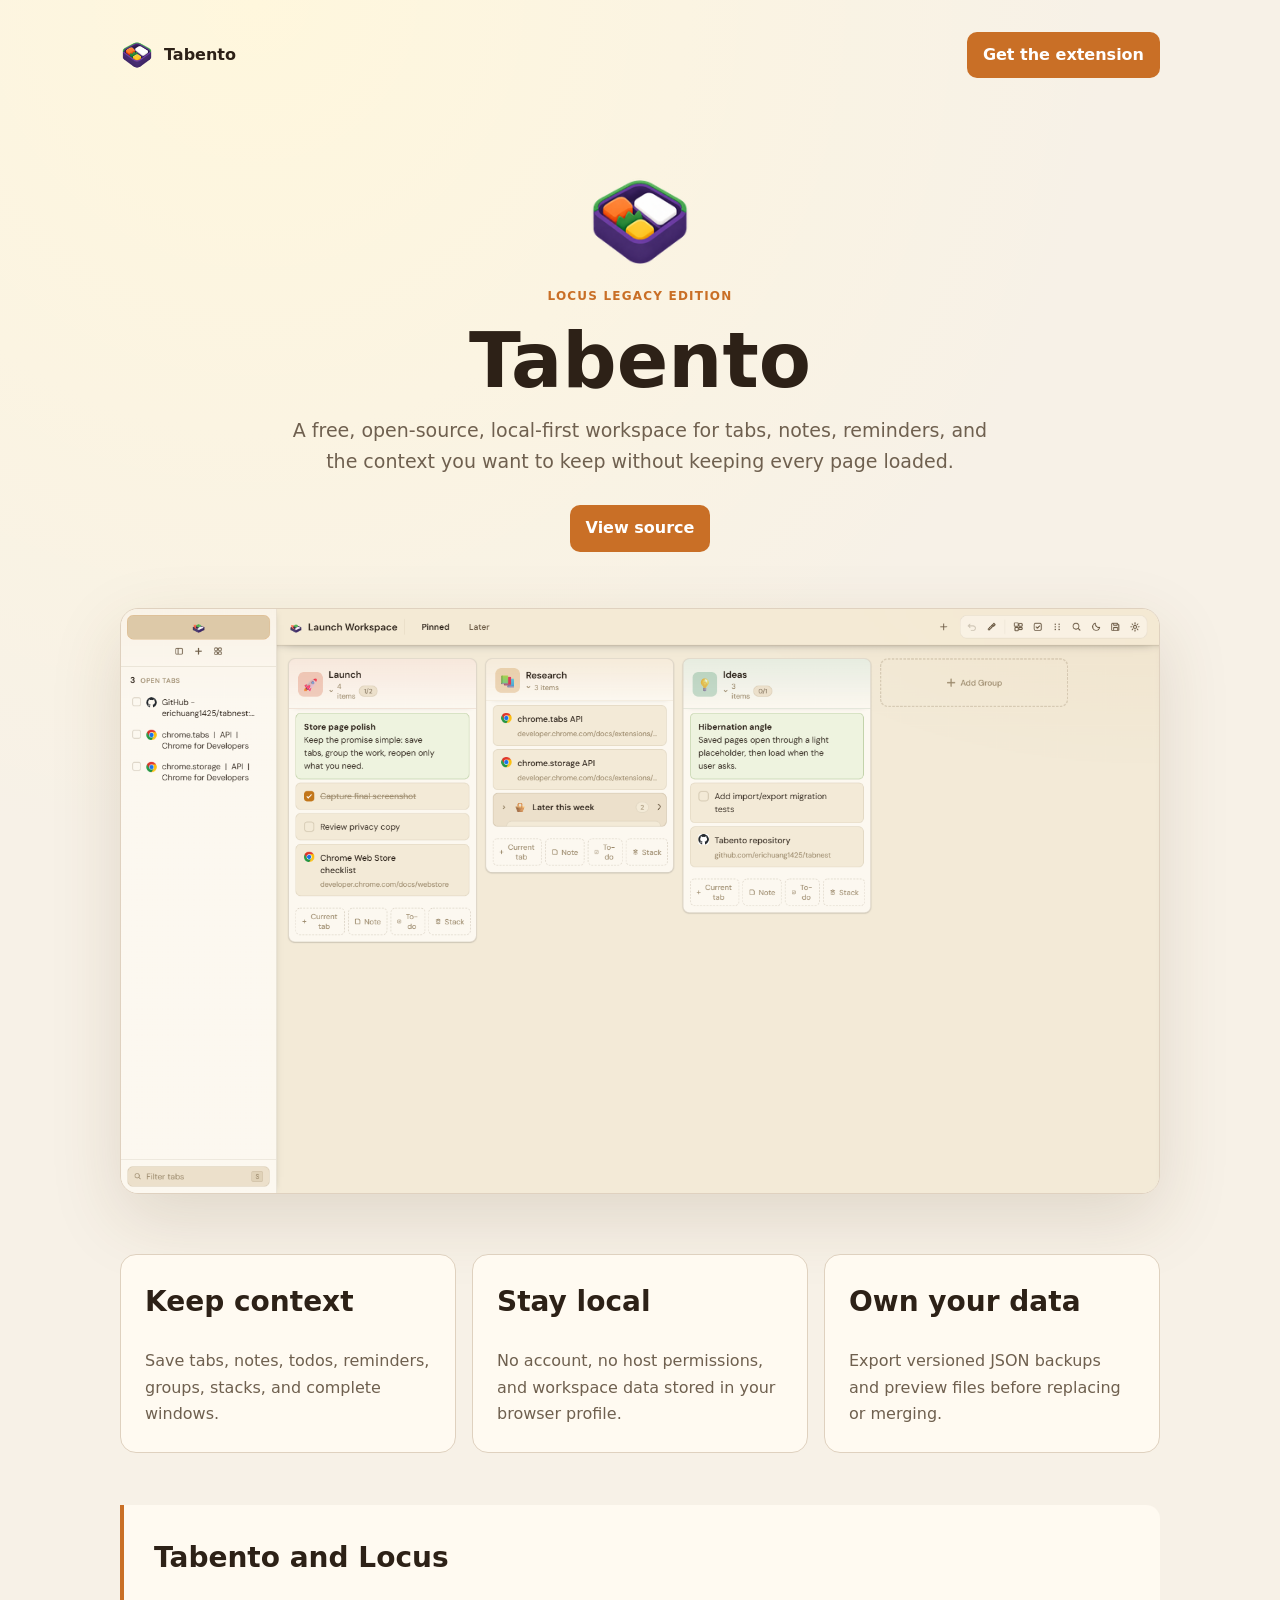
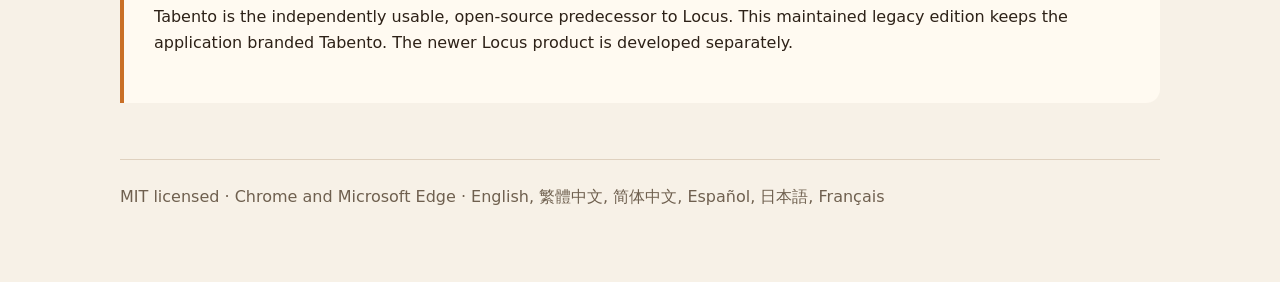
==== commit a3da5228: "Merge pull request #61 from erichuang1425/work/tabento-legacy Restore Tabento as the Locus Legacy Ed" ====
--- a/docs/index.html
+++ b/docs/index.html
@@ -1,727 +1,20 @@
-<!DOCTYPE html>
-<html lang="en" data-theme="light">
+<!doctype html>
+<html lang="en">
 <head>
-  <meta charset="UTF-8">
-  <meta name="viewport" content="width=device-width, initial-scale=1">
-  <title>Tabento · Local-first new tab workspace</title>
-  <meta name="description" content="Free, source-available Chrome and Edge extension that replaces the new tab with a private workspace for saved tabs, notes, todos, and reminders. Hibernated tabs keep memory low. No account, no server, no host permissions.">
-  <link rel="canonical" href="https://erichuang1425.github.io/tabento/">
-  <meta property="og:type" content="website">
-  <meta property="og:title" content="Tabento · Local-first new tab workspace">
-  <meta property="og:description" content="Save tabs next to notes, todos, and reminders. Hibernated placeholders keep memory low. No account, nothing leaves your machine.">
-  <meta property="og:url" content="https://erichuang1425.github.io/tabento/">
-  <meta property="og:image" content="https://erichuang1425.github.io/tabento/images/tabento-workspace-demo.png">
-  <meta name="twitter:card" content="summary_large_image">
-  <link rel="icon" type="image/png" href="images/icon128.png">
-  <link rel="preconnect" href="https://fonts.googleapis.com">
-  <link rel="preconnect" href="https://fonts.gstatic.com" crossorigin>
-  <link href="https://fonts.googleapis.com/css2?family=DM+Sans:opsz,wght@9..40,400..700&display=swap" rel="stylesheet">
-  <script>
-    /* Pre-paint init: apply saved theme + language before first render. */
-    (function () {
-      try {
-        var t = localStorage.getItem('tabento-landing-theme');
-        if (!t) t = window.matchMedia && matchMedia('(prefers-color-scheme: dark)').matches ? 'dark' : 'light';
-        document.documentElement.dataset.theme = t;
-        var l = localStorage.getItem('tabento-landing-lang');
-        if (!l) l = /^zh/i.test(navigator.language || '') ? 'zh' : 'en';
-        document.documentElement.dataset.lang = l;
-      } catch (e) {}
-    })();
-  </script>
+  <meta charset="utf-8">
+  <meta name="viewport" content="width=device-width,initial-scale=1">
+  <meta name="description" content="Tabento is the free, open-source, local-first legacy predecessor to Locus.">
+  <title>Tabento — Locus Legacy Edition</title>
+  <link rel="icon" href="images/icon128.png">
   <style>
-    /* Palettes lifted from themes.css: [data-theme="tabento"] and [data-theme="tabento-dark"].
-       If those tokens change in the extension, mirror them here. */
-    :root {
-      --bg: #f6efdf; --bg-deep: #efe3c8; --panel: #fdf9f1;
-      --border: rgba(90,66,30,0.12); --border2: rgba(90,66,30,0.20);
-      --text: #2b2118; --text2: #6b5a44; --text3: #9c8a6c;
-      --accent: #c2761a; --accent2: #d2542f; --accent-link: #96590c;
-      --btn-bg: #c2761a; --btn-bg-h: #a9620f; --btn-text: #1a1006;
-      --ico-bg: rgba(194,118,26,0.10);
-      --grad: linear-gradient(135deg, #c2761a, #d2542f);
-      --nav-bg: rgba(246,239,223,0.86);
-      --shadow-lg: 0 24px 60px rgba(74,52,20,0.16), 0 6px 18px rgba(74,52,20,0.08);
-      --shadow-sm: 0 2px 10px rgba(74,52,20,0.07);
-      --code-bg: rgba(90,66,30,0.07);
-    }
-    [data-theme="dark"] {
-      --bg: #17120d; --bg-deep: #100c08; --panel: #1f1812;
-      --border: rgba(245,222,180,0.09); --border2: rgba(245,222,180,0.18);
-      --text: #f6ecda; --text2: #c6b498; --text3: #8a775d;
-      --accent: #f5b841; --accent2: #ec6f4c; --accent-link: #f5b841;
-      --btn-bg: #e8902a; --btn-bg-h: #f5a742; --btn-text: #17120d;
-      --ico-bg: rgba(245,184,65,0.08);
-      --grad: linear-gradient(135deg, #f5b841, #ec6f4c);
-      --nav-bg: rgba(23,18,13,0.86);
-      --shadow-lg: 0 24px 60px rgba(0,0,0,0.45), 0 6px 18px rgba(0,0,0,0.3);
-      --shadow-sm: 0 2px 10px rgba(0,0,0,0.3);
-      --code-bg: rgba(245,222,180,0.08);
-    }
-
-    * { box-sizing: border-box; margin: 0; padding: 0; }
-    html { scroll-behavior: smooth; }
-    body {
-      font-family: "DM Sans", "Inter", -apple-system, "Segoe UI", "PingFang TC", "Microsoft JhengHei", sans-serif;
-      background: var(--bg); color: var(--text);
-      font-size: 16.5px; line-height: 1.65;
-      -webkit-font-smoothing: antialiased; text-rendering: optimizeLegibility;
-    }
-    ::selection { background: var(--accent); color: var(--btn-text); }
-    img { max-width: 100%; }
-    a { color: var(--accent-link); text-decoration: none; }
-    a:hover { text-decoration: underline; text-underline-offset: 3px; }
-    code {
-      font-family: ui-monospace, "JetBrains Mono", Consolas, monospace;
-      font-size: 0.86em; background: var(--code-bg);
-      padding: 2px 7px; border-radius: 6px; word-break: break-word;
-    }
-    .wrap { max-width: 1060px; margin: 0 auto; padding: 0 24px; }
-    .skip {
-      position: absolute; left: -9999px; top: 0; background: var(--panel);
-      color: var(--text); padding: 10px 16px; z-index: 100; border-radius: 0 0 8px 0;
-    }
-    .skip:focus { left: 0; }
-
-    /* ── Nav ─────────────────────────────────────────── */
-    nav {
-      position: sticky; top: 0; z-index: 50;
-      background: var(--nav-bg);
-      -webkit-backdrop-filter: blur(12px); backdrop-filter: blur(12px);
-      border-bottom: 1px solid var(--border);
-    }
-    .nav-in { display: flex; align-items: center; gap: 22px; height: 62px; }
-    .brand { display: flex; align-items: center; gap: 10px; font-weight: 700; font-size: 17px; color: var(--text); }
-    .brand img { width: 26px; height: 26px; border-radius: 7px; }
-    .brand:hover { text-decoration: none; }
-    .nav-links { display: flex; gap: 20px; margin-left: auto; }
-    .nav-links a { color: var(--text2); font-size: 14.5px; font-weight: 500; }
-    .nav-links a:hover { color: var(--text); text-decoration: none; }
-    .nav-ctl { display: flex; align-items: center; gap: 10px; margin-left: 4px; }
-    .seg { display: flex; border: 1px solid var(--border2); border-radius: 9px; overflow: hidden; }
-    .seg button {
-      border: 0; background: transparent; color: var(--text2); cursor: pointer;
-      font: inherit; font-size: 12.5px; font-weight: 600; padding: 8px 11px; min-height: 38px;
-    }
-    .seg button.on { background: var(--btn-bg); color: var(--btn-text); }
-    .tgl {
-      border: 1px solid var(--border2); background: transparent; color: var(--text2);
-      width: 40px; min-height: 38px; border-radius: 9px; cursor: pointer;
-      display: grid; place-items: center;
-    }
-    .tgl:hover { color: var(--text); border-color: var(--text3); }
-    .tgl .moon { display: block; } .tgl .sun { display: none; }
-    [data-theme="dark"] .tgl .moon { display: none; } [data-theme="dark"] .tgl .sun { display: block; }
-
-    /* ── Hero ────────────────────────────────────────── */
-    .hero { position: relative; padding: clamp(64px, 10vh, 110px) 0 clamp(48px, 7vh, 84px); text-align: center; overflow: hidden; }
-    .hero::before {
-      content: ""; position: absolute; inset: -40% -20% auto; height: 130%;
-      background: radial-gradient(ellipse 55% 45% at 50% 8%, rgba(210,84,47,0.07), transparent 70%);
-      pointer-events: none;
-    }
-    .eyebrow {
-      display: inline-block; font-size: 13px; font-weight: 700; letter-spacing: 0.06em;
-      text-transform: uppercase; margin-bottom: 22px; color: var(--accent-link);
-    }
-    h1 {
-      font-size: clamp(2.15rem, 5.4vw, 3.55rem); line-height: 1.12; font-weight: 700;
-      letter-spacing: -0.02em; max-width: 820px; margin: 0 auto 22px;
-    }
-    .sub { font-size: clamp(1.02rem, 1.6vw, 1.17rem); color: var(--text2); max-width: 690px; margin: 0 auto 30px; }
-    .cta-row { display: flex; gap: 14px; justify-content: center; flex-wrap: wrap; margin-bottom: 14px; }
-    .btn {
-      display: inline-flex; align-items: center; gap: 9px; border-radius: 11px;
-      padding: 13px 24px; font-weight: 600; font-size: 15.5px; min-height: 46px;
-      transition: transform 0.15s ease, background 0.15s ease, border-color 0.15s ease;
-    }
-    .btn:hover { text-decoration: none; transform: translateY(-1px); }
-    .btn-pri { background: var(--btn-bg); color: var(--btn-text); }
-    .btn-pri:hover { background: var(--btn-bg-h); }
-    .btn-sec { border: 1px solid var(--border2); color: var(--text); }
-    .btn-sec:hover { border-color: var(--text3); }
-    .store-note { font-size: 13.5px; color: var(--text2); margin-bottom: 26px; }
-    .chips { display: flex; gap: 9px; justify-content: center; flex-wrap: wrap; margin-bottom: clamp(38px, 6vh, 58px); }
-    .chip {
-      font-size: 12.5px; font-weight: 600; color: var(--text2);
-      border: 1px solid var(--border2); border-radius: 999px; padding: 6px 13px;
-    }
-    .frame {
-      position: relative; max-width: 960px; margin: 0 auto; text-align: left;
-      background: var(--panel); border: 1px solid var(--border2); border-radius: 16px;
-      box-shadow: var(--shadow-lg); overflow: hidden;
-    }
-    .frame::before { content: ""; display: block; height: 2px; background: var(--grad); opacity: 0.65; }
-    .frame-bar { display: flex; gap: 6px; padding: 11px 14px; border-bottom: 1px solid var(--border); }
-    .frame-bar i { width: 9px; height: 9px; border-radius: 50%; background: var(--border2); }
-    .frame img { display: block; width: 100%; height: auto; }
-    .shot-cap { font-size: 13px; color: var(--text2); margin-top: 14px; }
-
-    /* ── Sections ────────────────────────────────────── */
-    section { padding: clamp(68px, 10vh, 118px) 0; scroll-margin-top: 76px; }
-    .kick {
-      font-size: 12.5px; font-weight: 700; letter-spacing: 0.08em; text-transform: uppercase;
-      color: var(--accent-link); margin-bottom: 12px;
-    }
-    h2 { font-size: clamp(1.55rem, 3.1vw, 2.2rem); line-height: 1.2; letter-spacing: -0.015em; margin-bottom: 14px; }
-    .lede { color: var(--text2); max-width: 640px; margin-bottom: clamp(30px, 5vh, 48px); }
-    h3 { font-size: 17px; margin-bottom: 8px; }
-    .grid3 { display: grid; grid-template-columns: repeat(3, 1fr); gap: 18px; }
-    .card {
-      position: relative; background: var(--panel); border: 1px solid var(--border);
-      border-radius: 14px; padding: 26px; box-shadow: var(--shadow-sm); overflow: hidden;
-      transition: transform 0.18s ease, box-shadow 0.18s ease;
-    }
-    .card::before { content: ""; position: absolute; top: 0; left: 0; right: 0; height: 2px; background: var(--grad); opacity: 0.5; }
-    .card:hover { transform: translateY(-2px); box-shadow: var(--shadow-lg); }
-    .card p { font-size: 14.8px; color: var(--text2); }
-    .card code { display: inline-block; margin-top: 12px; }
-
-    /* Workspace rows */
-    .rows { display: grid; gap: 40px; }
-    .row { display: grid; grid-template-columns: 220px 1fr; gap: 24px; align-items: start; }
-    .row h3 { font-size: 18px; }
-    .row p { color: var(--text2); }
-    .lay-chips { display: flex; flex-wrap: wrap; gap: 8px; margin-top: 12px; }
-    .lay-chips span { font-size: 13px; font-weight: 600; color: var(--text2); border: 1px solid var(--border2); border-radius: 8px; padding: 5px 11px; }
-    .swatches { display: flex; flex-wrap: wrap; gap: 9px; margin-top: 16px; }
-    .sw {
-      width: 34px; height: 34px; border-radius: 9px; background: var(--sw-bg);
-      border: 1px solid var(--border2); position: relative;
-    }
-    .sw::after {
-      content: ""; position: absolute; right: 5px; bottom: 5px;
-      width: 9px; height: 9px; border-radius: 50%; background: var(--sw-ac);
-    }
-    .sw-cap { font-size: 13px; color: var(--text2); margin-top: 12px; }
-
-    /* Tools */
-    .tools-bleed { background: var(--bg-deep); border-top: 1px solid var(--border); border-bottom: 1px solid var(--border); }
-    .grid4 { display: grid; grid-template-columns: repeat(4, 1fr); gap: 16px; }
-    .tool { background: var(--panel); border: 1px solid var(--border); border-radius: 13px; padding: 20px; }
-    .tool-ico {
-      width: 42px; height: 42px; border-radius: 12px; background: var(--ico-bg);
-      border: 1px solid var(--border); display: grid; place-items: center;
-      font-size: 20px; margin-bottom: 13px;
-    }
-    .tool h3 { font-size: 15.5px; }
-    .tool p { font-size: 13.8px; color: var(--text2); }
-    .foot-note { font-size: 14px; color: var(--text2); margin-top: 26px; }
-
-    /* Privacy */
-    .grid3s { display: grid; grid-template-columns: repeat(3, 1fr); gap: 16px; }
-    .pv { background: var(--panel); border: 1px solid var(--border); border-radius: 12px; padding: 20px 22px; }
-    .pv h3 { font-size: 15.5px; }
-    .pv p { font-size: 14px; color: var(--text2); }
-
-    /* Roadmap */
-    .plan-pill {
-      display: inline-block; font-size: 12px; font-weight: 700; letter-spacing: 0.07em;
-      text-transform: uppercase; color: var(--text2); border: 1px dashed var(--border2);
-      border-radius: 999px; padding: 5px 13px; margin-bottom: 16px;
-    }
-    .rm { display: grid; grid-template-columns: 1fr 1fr; gap: 26px 40px; max-width: 860px; }
-    .rm h3 { font-size: 16px; }
-    .rm p { font-size: 14.5px; color: var(--text2); }
-
-    /* Install */
-    .steps { counter-reset: st; display: grid; gap: 14px; max-width: 620px; margin-bottom: 30px; }
-    .steps li { list-style: none; counter-increment: st; display: flex; gap: 15px; align-items: baseline; color: var(--text2); }
-    .steps li::before {
-      content: counter(st); flex: 0 0 28px; height: 28px; border-radius: 50%;
-      background: var(--ico-bg); border: 1px solid var(--border2); color: var(--text);
-      font-size: 13px; font-weight: 700; display: grid; place-items: center;
-      transform: translateY(4px);
-    }
-
-    /* Footer */
-    footer { border-top: 1px solid var(--border); padding: 40px 0 52px; }
-    .ft { display: flex; flex-wrap: wrap; gap: 18px 34px; align-items: center; justify-content: space-between; }
-    .ft-brand { display: flex; align-items: center; gap: 10px; font-weight: 700; }
-    .ft-brand img { width: 22px; height: 22px; border-radius: 6px; }
-    .ft-line { font-size: 13.5px; color: var(--text2); }
-    .ft-links { display: flex; flex-wrap: wrap; gap: 18px; font-size: 13.5px; }
-
-    /* Reveal */
-    .rv { opacity: 0; transform: translateY(14px); transition: opacity 0.55s ease, transform 0.55s ease; }
-    .rv.in { opacity: 1; transform: none; }
-
-    @media (prefers-reduced-motion: reduce) {
-      html { scroll-behavior: auto; }
-      .rv { opacity: 1; transform: none; transition: none; }
-      .btn, .card { transition: none; }
-      .card:hover, .btn:hover { transform: none; }
-    }
-    @media (max-width: 920px) {
-      .nav-links { display: none; }
-      .grid4 { grid-template-columns: repeat(2, 1fr); }
-      .grid3, .grid3s { grid-template-columns: 1fr 1fr; }
-      .row { grid-template-columns: 1fr; gap: 8px; }
-    }
-    @media (max-width: 600px) {
-      body { font-size: 16px; }
-      .grid3, .grid3s, .rm { grid-template-columns: 1fr; }
-      .cta-row .btn { width: 100%; justify-content: center; }
-      .nav-in { gap: 12px; }
-    }
-    @media (max-width: 420px) {
-      .grid4 { grid-template-columns: 1fr; }
-    }
+    :root{color-scheme:light dark;--bg:#f7f1e7;--panel:#fffaf1;--text:#2d2117;--muted:#6f604f;--accent:#c96f26;--line:#dfd1bf}*{box-sizing:border-box}body{margin:0;background:radial-gradient(circle at 20% 0,#fff7dd,transparent 40%),var(--bg);color:var(--text);font:16px/1.65 system-ui,-apple-system,sans-serif}main{width:min(1040px,calc(100% - 32px));margin:auto;padding:32px 0 72px}nav{display:flex;align-items:center;justify-content:space-between;gap:20px}.brand{display:flex;align-items:center;gap:10px;font-weight:750}.brand img{width:34px;height:34px}.button{display:inline-flex;padding:10px 16px;border-radius:10px;background:var(--accent);color:#fff;text-decoration:none;font-weight:650}.hero{text-align:center;padding:88px 0 56px}.hero img{width:112px}.eyebrow{color:var(--accent);font-weight:700;text-transform:uppercase;letter-spacing:.1em;font-size:12px}h1{font-size:clamp(42px,8vw,76px);line-height:1;margin:16px 0}h2{font-size:28px;margin-top:0}.lead{max-width:720px;margin:0 auto 28px;color:var(--muted);font-size:19px}.shot{width:100%;border:1px solid var(--line);border-radius:18px;box-shadow:0 24px 70px #5c3b1a25}.grid{display:grid;grid-template-columns:repeat(3,1fr);gap:16px;margin:52px 0}.card{padding:24px;border:1px solid var(--line);border-radius:16px;background:var(--panel)}.card p{color:var(--muted);margin-bottom:0}.relation{padding:30px;border-left:4px solid var(--accent);background:var(--panel);border-radius:0 14px 14px 0}footer{margin-top:56px;padding-top:24px;border-top:1px solid var(--line);color:var(--muted)}@media(max-width:720px){.grid{grid-template-columns:1fr}.hero{padding-top:58px}}@media(prefers-color-scheme:dark){:root{--bg:#17120d;--panel:#211912;--text:#f6ecda;--muted:#c4b39d;--line:#49392b}}
   </style>
 </head>
-<body>
-  <a class="skip" href="#main" data-i18n="skip">Skip to content</a>
-
-  <nav>
-    <div class="wrap nav-in">
-      <a class="brand" href="#top" aria-label="Tabento, back to top">
-        <img src="images/icon128.png" alt="" width="26" height="26">
-        <span>Tabento</span>
-      </a>
-      <div class="nav-links">
-        <a href="#workspace" data-i18n="nav.workspace">Workspace</a>
-        <a href="#tools" data-i18n="nav.tools">Tools</a>
-        <a href="#privacy" data-i18n="nav.privacy">Privacy</a>
-        <a href="#roadmap" data-i18n="nav.roadmap">Roadmap</a>
-        <a href="https://github.com/erichuang1425/tabento">GitHub</a>
-      </div>
-      <div class="nav-ctl">
-        <div class="seg" role="group" aria-label="Language">
-          <button type="button" id="lang-en" aria-pressed="true">EN</button>
-          <button type="button" id="lang-zh" aria-pressed="false" lang="zh-Hant">繁中</button>
-        </div>
-        <button type="button" class="tgl" id="theme-tgl" aria-label="Switch color theme">
-          <svg class="moon" width="15" height="15" viewBox="0 0 14 14" fill="none" aria-hidden="true"><path d="M11.5 8.2A4.6 4.6 0 015.8 2.5a4.6 4.6 0 105.7 5.7z" stroke="currentColor" stroke-width="1.25" stroke-linejoin="round"/></svg>
-          <svg class="sun" width="15" height="15" viewBox="0 0 14 14" fill="none" aria-hidden="true"><circle cx="7" cy="7" r="3" stroke="currentColor" stroke-width="1.25"/><path d="M7 1v1.6M7 11.4V13M13 7h-1.6M2.6 7H1M11.2 2.8l-1.1 1.1M3.9 10.1l-1.1 1.1M11.2 11.2l-1.1-1.1M3.9 3.9L2.8 2.8" stroke="currentColor" stroke-width="1.25" stroke-linecap="round"/></svg>
-        </button>
-      </div>
-    </div>
-  </nav>
-
-  <main id="main">
-    <!-- ── Hero ─────────────────────────────────────── -->
-    <header class="hero" id="top">
-      <div class="wrap">
-        <p class="eyebrow" data-i18n="hero.eyebrow">Free, source-available extension for Chrome and Edge</p>
-        <h1 data-i18n="hero.h1">Your new tab, rebuilt as a local-first workspace.</h1>
-        <p class="sub" data-i18n="hero.sub">Save tabs next to notes, todos, and reminders. Reopen them through hibernated placeholders that load only when you click, so fifty saved tabs cost almost no memory. No account. Nothing leaves your machine.</p>
-        <div class="cta-row">
-          <a class="btn btn-pri" href="https://github.com/erichuang1425/tabento" data-i18n="hero.cta1">Get it on GitHub</a>
-          <a class="btn btn-sec" href="#workspace" data-i18n="hero.cta2">See what's inside</a>
-        </div>
-        <p class="store-note" data-i18n="hero.note">Not on the Chrome Web Store yet. Installs unpacked in about a minute.</p>
-        <div class="chips">
-          <span class="chip" data-i18n="chip.local">Local-first</span>
-          <span class="chip" data-i18n="chip.perm">No host permissions</span>
-          <span class="chip" data-i18n="chip.acct">No account</span>
-          <span class="chip" data-i18n="chip.license">Research-use license</span>
-        </div>
-        <figure>
-          <div class="frame">
-            <div class="frame-bar" aria-hidden="true"><i></i><i></i><i></i></div>
-            <img src="images/tabento-workspace-demo.png" width="1600" height="900"
-                 alt="Tabento board view in the rice-paper theme: three groups named Launch, Research, and Ideas holding saved tabs, notes, and todos, with a sidebar listing open tabs"
-                 data-i18n-alt="hero.alt" fetchpriority="high">
-          </div>
-          <figcaption class="shot-cap" data-i18n="hero.cap">The board view, rice-paper theme. Real UI, captured from the extension.</figcaption>
-        </figure>
-      </div>
-    </header>
-
-    <!-- ── Three moments ────────────────────────────── -->
-    <section id="moments">
-      <div class="wrap">
-        <p class="kick rv" data-i18n="mo.kick">What it does</p>
-        <h2 class="rv" data-i18n="mo.h2">Keep your context without carrying the weight.</h2>
-        <p class="lede rv" data-i18n="mo.lede">Browser work piles up because it is unfinished. Tabento gives that pile a place to live, and gives you your memory back.</p>
-        <div class="grid3">
-          <div class="card rv">
-            <h3 data-i18n="mo.c1.h">Save the mess</h3>
-            <p data-i18n="mo.c1.p">One click saves the current tab or every tab in the window. Right-click saves pages, links, selected text, and images. Bookmarks import. Ctrl+Shift+S works from anywhere.</p>
-          </div>
-          <div class="card rv">
-            <h3 data-i18n="mo.c2.h">Reopen only what matters</h3>
-            <p data-i18n="mo.c2.p">Saved pages open through a light placeholder and load the real site when you click it. Hibernation is on by default: a board of fifty saved tabs costs almost nothing until you need one.</p>
-          </div>
-          <div class="card rv">
-            <h3 data-i18n="mo.c3.h">Find anything later</h3>
-            <p data-i18n="mo.c3.p">Search by words, type, color, tag, domain, or todo state, and exclude what you don't want with a minus.</p>
-            <code>type:tab in:work domain:github.com -is:done</code>
-          </div>
-        </div>
-      </div>
-    </section>
-
-    <!-- ── Workspace ────────────────────────────────── -->
-    <section id="workspace">
-      <div class="wrap">
-        <p class="kick rv" data-i18n="ws.kick">The workspace</p>
-        <h2 class="rv" data-i18n="ws.h2">One workspace, arranged your way</h2>
-        <p class="lede rv" data-i18n="ws.lede">Tabs are only half of browser work. The other half is what you meant to do with them.</p>
-        <div class="rows">
-          <div class="row rv">
-            <h3 data-i18n="ws.r1.h">More than tabs</h3>
-            <p data-i18n="ws.r1.p">Notes sit beside the pages they refer to. Todos check off. Reminders fire, repeat on a schedule, and show up on a calendar. Stacks nest inside stacks when a project outgrows a card.</p>
-          </div>
-          <div class="row rv">
-            <h3 data-i18n="ws.r2.h">Five layouts</h3>
-            <div>
-              <p data-i18n="ws.r2.p">Board, list, canvas, explorer, and timeline show the same items in different shapes. Focus a single group when a board is too much. Nothing moves; only the view changes.</p>
-              <div class="lay-chips">
-                <span data-i18n="ws.lay.board">Board</span>
-                <span data-i18n="ws.lay.list">List</span>
-                <span data-i18n="ws.lay.canvas">Canvas</span>
-                <span data-i18n="ws.lay.explorer">Explorer</span>
-                <span data-i18n="ws.lay.timeline">Timeline</span>
-                <span data-i18n="ws.lay.calendar">+ Calendar</span>
-              </div>
-            </div>
-          </div>
-          <div class="row rv">
-            <h3 data-i18n="ws.r3.h">Your look</h3>
-            <div>
-              <p data-i18n="ws.r3.p">Fifteen themes, seven typefaces, three densities, adjustable column widths. The most-visited page in your browser should look like yours.</p>
-              <div class="swatches" aria-hidden="true">
-                <span class="sw" style="--sw-bg:#f0e4cb;--sw-ac:#c2761a" title="Tabento"></span>
-                <span class="sw" style="--sw-bg:#17120d;--sw-ac:#f5b841" title="Tabento Dark"></span>
-                <span class="sw" style="--sw-bg:#f4f4f7;--sw-ac:#4f46e5" title="Light"></span>
-                <span class="sw" style="--sw-bg:#0b0b10;--sw-ac:#818cf8" title="Dark"></span>
-                <span class="sw" style="--sw-bg:#0a0c14;--sw-ac:#5eead4" title="Aurora"></span>
-                <span class="sw" style="--sw-bg:#282a36;--sw-ac:#bd93f9" title="Dracula"></span>
-                <span class="sw" style="--sw-bg:#2e3440;--sw-ac:#88c0d0" title="Nord"></span>
-                <span class="sw" style="--sw-bg:#191724;--sw-ac:#c4a7e7" title="Rosé Pine"></span>
-                <span class="sw" style="--sw-bg:#1a1b26;--sw-ac:#7aa2f7" title="Tokyo Night"></span>
-                <span class="sw" style="--sw-bg:#002b36;--sw-ac:#268bd2" title="Solarized Dark"></span>
-                <span class="sw" style="--sw-bg:#fdf6e3;--sw-ac:#268bd2" title="Solarized Light"></span>
-                <span class="sw" style="--sw-bg:#282828;--sw-ac:#fabd2f" title="Gruvbox"></span>
-                <span class="sw" style="--sw-bg:#1e1e2e;--sw-ac:#cba6f7" title="Catppuccin"></span>
-                <span class="sw" style="--sw-bg:#f4ecd8;--sw-ac:#8b4513" title="Sepia"></span>
-                <span class="sw" style="--sw-bg:#0a0a0a;--sw-ac:#ffffff" title="Mono"></span>
-              </div>
-              <p class="sw-cap" data-i18n="ws.swcap">All fifteen, from rice paper and lacquer to Nord, Gruvbox, and Rosé Pine.</p>
-            </div>
-          </div>
-        </div>
-      </div>
-    </section>
-
-    <!-- ── Tools ────────────────────────────────────── -->
-    <div class="tools-bleed">
-      <section id="tools">
-        <div class="wrap">
-          <p class="kick rv" data-i18n="tl.kick">Built-in tools</p>
-          <h2 class="rv" data-i18n="tl.h2">Small tools, one workspace</h2>
-          <p class="lede rv" data-i18n="tl.lede">Eight trackers are built in and open from the Tools hub. Each pops out as a floating mini-window you can drag anywhere. Use two of them, or none; they stay out of the way until asked.</p>
-          <div class="grid4">
-            <div class="tool rv"><div class="tool-ico">🍅</div><h3 data-i18n="tl.t1.h">Pomodoro</h3><p data-i18n="tl.t1.p">Timed focus sessions, next to the tabs you're working through.</p></div>
-            <div class="tool rv"><div class="tool-ico">💰</div><h3 data-i18n="tl.t2.h">Finance diary</h3><p data-i18n="tl.t2.p">Note spending as it happens and see where the month went.</p></div>
-            <div class="tool rv"><div class="tool-ico">🔁</div><h3 data-i18n="tl.t3.h">Habits</h3><p data-i18n="tl.t3.p">Daily streaks you keep on a page you already open.</p></div>
-            <div class="tool rv"><div class="tool-ico">💧</div><h3 data-i18n="tl.t4.h">Water</h3><p data-i18n="tl.t4.p">One tap per glass. A small nudge that costs nothing.</p></div>
-            <div class="tool rv"><div class="tool-ico">🎯</div><h3 data-i18n="tl.t5.h">Goals</h3><p data-i18n="tl.t5.p">Long-term targets with progress you can see.</p></div>
-            <div class="tool rv"><div class="tool-ico">💳</div><h3 data-i18n="tl.t6.h">Subscriptions</h3><p data-i18n="tl.t6.p">Recurring charges in one list, with alerts before renewals.</p></div>
-            <div class="tool rv"><div class="tool-ico">📚</div><h3 data-i18n="tl.t7.h">Reading</h3><p data-i18n="tl.t7.p">A log for finished books and a wishlist for the pile.</p></div>
-            <div class="tool rv"><div class="tool-ico">💪</div><h3 data-i18n="tl.t8.h">Workouts</h3><p data-i18n="tl.t8.p">Session logs without installing another app.</p></div>
-          </div>
-          <p class="foot-note rv" data-i18n="tl.note">All eight ship with the extension today. Nothing here is a mockup.</p>
-        </div>
-      </section>
-    </div>
-
-    <!-- ── Privacy ──────────────────────────────────── -->
-    <section id="privacy">
-      <div class="wrap">
-        <p class="kick rv" data-i18n="pv.kick">Privacy</p>
-        <h2 class="rv" data-i18n="pv.h2">Nothing leaves your machine</h2>
-        <p class="lede rv" data-i18n="pv.lede">A tab manager sees what you work on. That is exactly why Tabento is built so it cannot tell anyone.</p>
-        <div class="grid3s">
-          <div class="pv rv"><h3 data-i18n="pv.i1.h">No account</h3><p data-i18n="pv.i1.p">Nothing to sign up for. Open a new tab and it works.</p></div>
-          <div class="pv rv"><h3 data-i18n="pv.i2.h">No server</h3><p data-i18n="pv.i2.p">Data lives in chrome.storage.local on your device. There is no backend to breach.</p></div>
-          <div class="pv rv"><h3 data-i18n="pv.i3.h">No host permissions</h3><p data-i18n="pv.i3.p">Tabento cannot read or change the sites you visit. The manifest is one file; check it.</p></div>
-          <div class="pv rv"><h3 data-i18n="pv.i4.h">Portable data</h3><p data-i18n="pv.i4.p">Export everything as JSON. Imports show a preview before touching your data.</p></div>
-          <div class="pv rv"><h3 data-i18n="pv.i5.h">Blur for screen shares</h3><p data-i18n="pv.i5.p">One setting blurs the whole board when someone else can see your screen.</p></div>
-          <div class="pv rv"><h3 data-i18n="pv.i6.h">Source available</h3><p data-i18n="pv.i6.p">Research, contribution, and informal personal use only. No commercial use in any form.</p></div>
-        </div>
-        <p class="foot-note rv"><span data-i18n="pv.note">Six browser permissions, each explained in the</span> <a href="https://github.com/erichuang1425/tabento#privacy">README</a><span data-i18n="pv.note2">.</span></p>
-      </div>
-    </section>
-
-    <!-- ── Roadmap ──────────────────────────────────── -->
-    <section id="roadmap">
-      <div class="wrap">
-        <span class="plan-pill rv" data-i18n="rm.pill">Planned, not shipped</span>
-        <h2 class="rv" data-i18n="rm.h2">Where Tabento is headed</h2>
-        <p class="lede rv" data-i18n="rm.lede">Useful today, heading somewhere specific. None of this exists yet, and the page you are reading does not depend on it.</p>
-        <div class="rm">
-          <div class="rv">
-            <h3 data-i18n="rm.i1.h">A plugin library</h3>
-            <p data-i18n="rm.i1.p">The eight tools are built in today. The plan is to rebuild them as plugins, so the workspace grows tool by tool and you add only what earns space.</p>
-          </div>
-          <div class="rv">
-            <h3 data-i18n="rm.i2.h">A desktop companion</h3>
-            <p data-i18n="rm.i2.p">A desktop app that shares the same local-first data as the extension.</p>
-          </div>
-          <div class="rv">
-            <h3 data-i18n="rm.i3.h">Automation you own</h3>
-            <p data-i18n="rm.i3.p">If Tabento ever talks to outside services, you bring your own API keys. No cloud account to rent.</p>
-          </div>
-          <div class="rv">
-            <h3 data-i18n="rm.i4.h">Optional encrypted sync</h3>
-            <p data-i18n="rm.i4.p">Across devices, without giving up local-first defaults.</p>
-          </div>
-        </div>
-      </div>
-    </section>
-
-    <!-- ── Install ──────────────────────────────────── -->
-    <section id="install">
-      <div class="wrap">
-        <p class="kick rv" data-i18n="in.kick">Install</p>
-        <h2 class="rv" data-i18n="in.h2">Install in about a minute</h2>
-        <p class="lede rv" data-i18n="in.lede">Tabento is not on the Chrome Web Store yet. Until it is, it loads as an unpacked extension:</p>
-        <ol class="steps rv">
-          <li data-i18n="in.s1">Download or clone the repository from GitHub.</li>
-          <li><span data-i18n="in.s2">Open</span> <code>chrome://extensions</code> <span data-i18n="in.s2b">(or</span> <code>edge://extensions</code><span data-i18n="in.s2c">) and turn on Developer mode.</span></li>
-          <li data-i18n="in.s3">Click "Load unpacked" and choose the tabento folder.</li>
-          <li data-i18n="in.s4">Open a new tab. That's it.</li>
-        </ol>
-        <div class="cta-row rv" style="justify-content:flex-start">
-          <a class="btn btn-pri" href="https://github.com/erichuang1425/tabento" data-i18n="in.cta">Get Tabento on GitHub</a>
-        </div>
-        <p class="store-note rv" style="margin-top:14px" data-i18n="in.note">Free for noncommercial research, contribution, and informal personal use. Chrome and Edge, Manifest V3.</p>
-      </div>
-    </section>
-  </main>
-
-  <footer>
-    <div class="wrap ft">
-      <div>
-        <div class="ft-brand"><img src="images/icon128.png" alt=""><span>Tabento</span></div>
-        <p class="ft-line" data-i18n="ft.line">A local-first new tab workspace. Free for research, contribution, and informal personal use.</p>
-      </div>
-      <div class="ft-links">
-        <a href="https://github.com/erichuang1425/tabento">GitHub</a>
-        <a href="https://github.com/erichuang1425/tabento#readme">README</a>
-        <a href="https://github.com/erichuang1425/tabento/blob/main/RELEASE_NOTES.md" data-i18n="ft.rel">Release notes</a>
-        <a href="https://github.com/erichuang1425/tabento#license" data-i18n="ft.lic">Research-use license</a>
-      </div>
-    </div>
-  </footer>
-
-  <script>
-    (function () {
-      'use strict';
-
-      /* ── Strings ── */
-      var STR = {
-        en: {
-          'meta.title': 'Tabento · Local-first new tab workspace',
-          'skip': 'Skip to content',
-          'nav.workspace': 'Workspace', 'nav.tools': 'Tools', 'nav.privacy': 'Privacy', 'nav.roadmap': 'Roadmap',
-          'hero.eyebrow': 'Free, source-available extension for Chrome and Edge',
-          'hero.h1': 'Your new tab, rebuilt as a local-first workspace.',
-          'hero.sub': "Save tabs next to notes, todos, and reminders. Reopen them through hibernated placeholders that load only when you click, so fifty saved tabs cost almost no memory. No account. Nothing leaves your machine.",
-          'hero.cta1': 'Get it on GitHub',
-          'hero.cta2': "See what's inside",
-          'hero.note': 'Not on the Chrome Web Store yet. Installs unpacked in about a minute.',
-          'chip.local': 'Local-first', 'chip.perm': 'No host permissions', 'chip.acct': 'No account', 'chip.license': 'Research-use license',
-          'hero.alt': 'Tabento board view in the rice-paper theme: three groups named Launch, Research, and Ideas holding saved tabs, notes, and todos, with a sidebar listing open tabs',
-          'hero.cap': 'The board view, rice-paper theme. Real UI, captured from the extension.',
-          'mo.kick': 'What it does',
-          'mo.h2': 'Keep your context without carrying the weight.',
-          'mo.lede': 'Browser work piles up because it is unfinished. Tabento gives that pile a place to live, and gives you your memory back.',
-          'mo.c1.h': 'Save the mess',
-          'mo.c1.p': 'One click saves the current tab or every tab in the window. Right-click saves pages, links, selected text, and images. Bookmarks import. Ctrl+Shift+S works from anywhere.',
-          'mo.c2.h': 'Reopen only what matters',
-          'mo.c2.p': 'Saved pages open through a light placeholder and load the real site when you click it. Hibernation is on by default: a board of fifty saved tabs costs almost nothing until you need one.',
-          'mo.c3.h': 'Find anything later',
-          'mo.c3.p': "Search by words, type, color, tag, domain, or todo state, and exclude what you don't want with a minus.",
-          'ws.kick': 'The workspace',
-          'ws.h2': 'One workspace, arranged your way',
-          'ws.lede': 'Tabs are only half of browser work. The other half is what you meant to do with them.',
-          'ws.r1.h': 'More than tabs',
-          'ws.r1.p': 'Notes sit beside the pages they refer to. Todos check off. Reminders fire, repeat on a schedule, and show up on a calendar. Stacks nest inside stacks when a project outgrows a card.',
-          'ws.r2.h': 'Five layouts',
-          'ws.r2.p': 'Board, list, canvas, explorer, and timeline show the same items in different shapes. Focus a single group when a board is too much. Nothing moves; only the view changes.',
-          'ws.lay.board': 'Board', 'ws.lay.list': 'List', 'ws.lay.canvas': 'Canvas',
-          'ws.lay.explorer': 'Explorer', 'ws.lay.timeline': 'Timeline', 'ws.lay.calendar': '+ Calendar',
-          'ws.r3.h': 'Your look',
-          'ws.r3.p': 'Fifteen themes, seven typefaces, three densities, adjustable column widths. The most-visited page in your browser should look like yours.',
-          'ws.swcap': 'All fifteen, from rice paper and lacquer to Nord, Gruvbox, and Rosé Pine.',
-          'tl.kick': 'Built-in tools',
-          'tl.h2': 'Small tools, one workspace',
-          'tl.lede': 'Eight trackers are built in and open from the Tools hub. Each pops out as a floating mini-window you can drag anywhere. Use two of them, or none; they stay out of the way until asked.',
-          'tl.t1.h': 'Pomodoro', 'tl.t1.p': "Timed focus sessions, next to the tabs you're working through.",
-          'tl.t2.h': 'Finance diary', 'tl.t2.p': 'Note spending as it happens and see where the month went.',
-          'tl.t3.h': 'Habits', 'tl.t3.p': 'Daily streaks you keep on a page you already open.',
-          'tl.t4.h': 'Water', 'tl.t4.p': 'One tap per glass. A small nudge that costs nothing.',
-          'tl.t5.h': 'Goals', 'tl.t5.p': 'Long-term targets with progress you can see.',
-          'tl.t6.h': 'Subscriptions', 'tl.t6.p': 'Recurring charges in one list, with alerts before renewals.',
-          'tl.t7.h': 'Reading', 'tl.t7.p': 'A log for finished books and a wishlist for the pile.',
-          'tl.t8.h': 'Workouts', 'tl.t8.p': 'Session logs without installing another app.',
-          'tl.note': 'All eight ship with the extension today. Nothing here is a mockup.',
-          'pv.kick': 'Privacy',
-          'pv.h2': 'Nothing leaves your machine',
-          'pv.lede': 'A tab manager sees what you work on. That is exactly why Tabento is built so it cannot tell anyone.',
-          'pv.i1.h': 'No account', 'pv.i1.p': 'Nothing to sign up for. Open a new tab and it works.',
-          'pv.i2.h': 'No server', 'pv.i2.p': 'Data lives in chrome.storage.local on your device. There is no backend to breach.',
-          'pv.i3.h': 'No host permissions', 'pv.i3.p': 'Tabento cannot read or change the sites you visit. The manifest is one file; check it.',
-          'pv.i4.h': 'Portable data', 'pv.i4.p': 'Export everything as JSON. Imports show a preview before touching your data.',
-          'pv.i5.h': 'Blur for screen shares', 'pv.i5.p': 'One setting blurs the whole board when someone else can see your screen.',
-          'pv.i6.h': 'Source available', 'pv.i6.p': 'Research, contribution, and informal personal use only. No commercial use in any form.',
-          'pv.note': 'Six browser permissions, each explained in the', 'pv.note2': '.',
-          'rm.pill': 'Planned, not shipped',
-          'rm.h2': 'Where Tabento is headed',
-          'rm.lede': 'Useful today, heading somewhere specific. None of this exists yet, and the page you are reading does not depend on it.',
-          'rm.i1.h': 'A plugin library',
-          'rm.i1.p': 'The eight tools are built in today. The plan is to rebuild them as plugins, so the workspace grows tool by tool and you add only what earns space.',
-          'rm.i2.h': 'A desktop companion',
-          'rm.i2.p': 'A desktop app that shares the same local-first data as the extension.',
-          'rm.i3.h': 'Automation you own',
-          'rm.i3.p': 'If Tabento ever talks to outside services, you bring your own API keys. No cloud account to rent.',
-          'rm.i4.h': 'Optional encrypted sync',
-          'rm.i4.p': 'Across devices, without giving up local-first defaults.',
-          'in.kick': 'Install',
-          'in.h2': 'Install in about a minute',
-          'in.lede': 'Tabento is not on the Chrome Web Store yet. Until it is, it loads as an unpacked extension:',
-          'in.s1': 'Download or clone the repository from GitHub.',
-          'in.s2': 'Open', 'in.s2b': '(or', 'in.s2c': ') and turn on Developer mode.',
-          'in.s3': 'Click "Load unpacked" and choose the tabento folder.',
-          'in.s4': "Open a new tab. That's it.",
-          'in.cta': 'Get Tabento on GitHub',
-          'in.note': 'Free for noncommercial research, contribution, and informal personal use. Chrome and Edge, Manifest V3.',
-          'ft.line': 'A local-first new tab workspace. Free for research, contribution, and informal personal use.',
-          'ft.rel': 'Release notes', 'ft.lic': 'Research-use license'
-        },
-        zh: {
-          'meta.title': 'Tabento · 資料留在本機的新分頁工作區',
-          'skip': '跳到主要內容',
-          'nav.workspace': '工作區', 'nav.tools': '工具', 'nav.privacy': '隱私', 'nav.roadmap': '未來規劃',
-          'hero.eyebrow': '免費、原始碼可查閱的 Chrome / Edge 擴充功能',
-          'hero.h1': '把新分頁，變成真正屬於你的工作區。',
-          'hero.sub': '分頁和筆記、待辦、提醒放在一起。已儲存的分頁透過休眠佔位頁重新開啟，點下去才真正載入，存五十個分頁也幾乎不佔記憶體。不必註冊帳號，資料完全留在你的電腦裡。',
-          'hero.cta1': '到 GitHub 取得',
-          'hero.cta2': '看看裡面有什麼',
-          'hero.note': '還沒上架 Chrome 線上應用程式商店。以未封裝方式安裝，大約一分鐘。',
-          'chip.local': '資料留在本機', 'chip.perm': '不需主機權限', 'chip.acct': '免帳號', 'chip.license': '研究使用授權',
-          'hero.alt': 'Tabento 看板檢視、米紙主題：Launch、Research、Ideas 三個群組，放著已儲存的分頁、筆記和待辦，側邊欄列出目前開啟的分頁',
-          'hero.cap': '看板檢視、米紙主題。擷取自擴充功能的真實畫面。',
-          'mo.kick': '它做什麼',
-          'mo.h2': '保留脈絡，不用扛著重量。',
-          'mo.lede': '瀏覽器會塞滿，是因為事情還沒做完。Tabento 給這堆未完成的事一個家，也把記憶體還給你。',
-          'mo.c1.h': '先把混亂存下來',
-          'mo.c1.p': '一鍵儲存目前分頁，或整個視窗的所有分頁。右鍵可以存網頁、連結、選取的文字和圖片。書籤可匯入，Ctrl+Shift+S 隨處可用。',
-          'mo.c2.h': '只重開真正需要的',
-          'mo.c2.p': '已儲存的網頁會先開成輕量的佔位頁，點了才載入真正的網站。休眠預設開啟：放著五十個分頁的看板，在你需要之前幾乎不佔資源。',
-          'mo.c3.h': '之後找得回來',
-          'mo.c3.p': '可以用文字、類型、顏色、標籤、網域或待辦狀態搜尋，前面加個減號就能排除。',
-          'ws.kick': '工作區',
-          'ws.h2': '一個工作區，照你的方式安排',
-          'ws.lede': '分頁只是瀏覽器工作的一半，另一半是你打算拿它們做什麼。',
-          'ws.r1.h': '不只是分頁',
-          'ws.r1.p': '筆記就放在相關網頁旁邊，待辦可以打勾，提醒會準時響、能設定週期、也會出現在行事曆上。專案變大時，堆疊還能再套堆疊。',
-          'ws.r2.h': '五種版面',
-          'ws.r2.p': '看板、清單、畫布、樹狀總管、時間軸，用不同的形狀呈現同一批項目。看板太滿的時候，可以聚焦在單一群組。資料不會動，改變的只有視角。',
-          'ws.lay.board': '看板', 'ws.lay.list': '清單', 'ws.lay.canvas': '畫布',
-          'ws.lay.explorer': '樹狀總管', 'ws.lay.timeline': '時間軸', 'ws.lay.calendar': '+ 行事曆',
-          'ws.r3.h': '外觀由你決定',
-          'ws.r3.p': '十五種主題、七種字體、三種密度、欄寬可調。瀏覽器裡你最常看到的頁面，本來就該長得像你的。',
-          'ws.swcap': '十五種主題，從米紙、深色漆器到 Nord、Gruvbox 和 Rosé Pine。',
-          'tl.kick': '內建工具',
-          'tl.h2': '小工具，同一個工作區',
-          'tl.lede': '內建八個追蹤工具，從工具中心開啟，每一個都能彈出成可拖曳的迷你視窗。想只用兩個也行，都不用也行，不叫它們就不出現。',
-          'tl.t1.h': '番茄鐘', 'tl.t1.p': '計時專注，就在你正在處理的分頁旁邊。',
-          'tl.t2.h': '記帳', 'tl.t2.p': '花錢當下隨手記，月底看得到錢去了哪。',
-          'tl.t3.h': '習慣', 'tl.t3.p': '在你本來就會打開的頁面上，維持每天的連續紀錄。',
-          'tl.t4.h': '喝水', 'tl.t4.p': '一杯點一下。小小的提醒，零成本。',
-          'tl.t5.h': '目標', 'tl.t5.p': '長期目標，進度看得見。',
-          'tl.t6.h': '訂閱', 'tl.t6.p': '定期扣款整理成一張清單，續約前先提醒你。',
-          'tl.t7.h': '閱讀', 'tl.t7.p': '讀完的書留紀錄，想讀的書排進清單。',
-          'tl.t8.h': '健身', 'tl.t8.p': '記錄訓練，不用再多裝一個 App。',
-          'tl.note': '這八個工具現在就隨擴充功能提供，沒有一個是示意圖。',
-          'pv.kick': '隱私',
-          'pv.h2': '資料不離開你的電腦',
-          'pv.lede': '分頁管理工具看得到你在忙什麼。正因如此，Tabento 的設計讓它根本無從告訴任何人。',
-          'pv.i1.h': '免帳號', 'pv.i1.p': '沒有東西要註冊。打開新分頁就能用。',
-          'pv.i2.h': '沒有伺服器', 'pv.i2.p': '資料存在你裝置上的 chrome.storage.local。沒有後端，也就沒有可以外洩的地方。',
-          'pv.i3.h': '不需主機權限', 'pv.i3.p': 'Tabento 無法讀取或更動你瀏覽的網站。manifest 就一個檔案，歡迎自己看。',
-          'pv.i4.h': '資料帶得走', 'pv.i4.p': '所有資料可匯出成 JSON。匯入前會先顯示預覽，才會動到你的資料。',
-          'pv.i5.h': '螢幕分享模糊', 'pv.i5.p': '一個設定就能把整個看板模糊掉，投影和開會時不心驚。',
-          'pv.i6.h': '原始碼可查閱', 'pv.i6.p': '僅限研究、貢獻與非正式個人使用。不允許任何形式的商業使用。',
-          'pv.note': '總共六個瀏覽器權限，每一個都在', 'pv.note2': ' 裡說明。',
-          'rm.pill': '規劃中，尚未推出',
-          'rm.h2': 'Tabento 要往哪裡去',
-          'rm.lede': '現在就好用，方向也很明確。以下這些都還不存在，而你正在看的這一頁，也不靠它們撐場。',
-          'rm.i1.h': '外掛程式庫',
-          'rm.i1.p': '這八個工具目前是內建的。計畫是把它們改寫成外掛，讓工作區一個工具一個工具長大，你只加真正值得佔位置的。',
-          'rm.i2.h': '桌面版搭檔',
-          'rm.i2.p': '一個桌面應用程式，與擴充功能共用同一份本機資料。',
-          'rm.i3.h': '由你掌握的自動化',
-          'rm.i3.p': '如果 Tabento 未來要連外部服務，金鑰由你自己帶，不必租用任何雲端帳號。',
-          'rm.i4.h': '可選的加密同步',
-          'rm.i4.p': '跨裝置同步，但本機優先的預設不變。',
-          'in.kick': '安裝',
-          'in.h2': '安裝，大約一分鐘',
-          'in.lede': 'Tabento 還沒上架 Chrome 線上應用程式商店。在那之前，以未封裝方式載入：',
-          'in.s1': '從 GitHub 下載或 clone 這個儲存庫。',
-          'in.s2': '打開', 'in.s2b': '（或', 'in.s2c': '），並開啟「開發人員模式」。',
-          'in.s3': '點「載入未封裝項目」，選擇 tabento 資料夾。',
-          'in.s4': '開一個新分頁，完成。',
-          'in.cta': '到 GitHub 取得 Tabento',
-          'in.note': '免費供非商業研究、貢獻與非正式個人使用。支援 Chrome 與 Edge（Manifest V3）。',
-          'ft.line': '資料留在本機的新分頁工作區。免費供研究、貢獻與非正式個人使用。',
-          'ft.rel': '版本紀錄', 'ft.lic': '研究使用授權'
-        }
-      };
-
-      /* ── Language ── */
-      var langBtns = { en: document.getElementById('lang-en'), zh: document.getElementById('lang-zh') };
-      function applyLang(l) {
-        var t = STR[l] || STR.en;
-        document.documentElement.dataset.lang = l;
-        document.documentElement.lang = l === 'zh' ? 'zh-Hant' : 'en';
-        document.title = t['meta.title'];
-        document.querySelectorAll('[data-i18n]').forEach(function (el) {
-          var s = t[el.dataset.i18n];
-          if (s !== undefined) el.textContent = s;
-        });
-        document.querySelectorAll('[data-i18n-alt]').forEach(function (el) {
-          var s = t[el.dataset.i18nAlt];
-          if (s !== undefined) el.alt = s;
-        });
-        Object.keys(langBtns).forEach(function (k) {
-          langBtns[k].classList.toggle('on', k === l);
-          langBtns[k].setAttribute('aria-pressed', String(k === l));
-        });
-        try { localStorage.setItem('tabento-landing-lang', l); } catch (e) {}
-      }
-      langBtns.en.addEventListener('click', function () { applyLang('en'); });
-      langBtns.zh.addEventListener('click', function () { applyLang('zh'); });
-      applyLang(document.documentElement.dataset.lang === 'zh' ? 'zh' : 'en');
-
-      /* ── Theme ── */
-      document.getElementById('theme-tgl').addEventListener('click', function () {
-        var next = document.documentElement.dataset.theme === 'dark' ? 'light' : 'dark';
-        document.documentElement.dataset.theme = next;
-        try { localStorage.setItem('tabento-landing-theme', next); } catch (e) {}
-      });
-
-      /* ── Scroll reveal (skipped for reduced motion) ── */
-      var els = document.querySelectorAll('.rv');
-      var reduced = window.matchMedia && matchMedia('(prefers-reduced-motion: reduce)').matches;
-      if (reduced || !('IntersectionObserver' in window)) {
-        els.forEach(function (el) { el.classList.add('in'); });
-      } else {
-        var io = new IntersectionObserver(function (entries) {
-          entries.forEach(function (en) {
-            if (en.isIntersecting) { en.target.classList.add('in'); io.unobserve(en.target); }
-          });
-        }, { threshold: 0.12, rootMargin: '0px 0px -6% 0px' });
-        els.forEach(function (el) { io.observe(el); });
-      }
-    })();
-  </script>
-  <noscript>
-    <style>.rv { opacity: 1; transform: none; } .nav-ctl { display: none; }</style>
-  </noscript>
-</body>
-</html>
+<body><main>
+  <nav><div class="brand"><img src="images/icon128.png" alt="">Tabento</div><a class="button" href="https://github.com/erichuang1425/folio/releases">Get the extension</a></nav>
+  <section class="hero"><img src="images/icon128.png" alt="Tabento logo"><div class="eyebrow">Locus Legacy Edition</div><h1>Tabento</h1><p class="lead">A free, open-source, local-first workspace for tabs, notes, reminders, and the context you want to keep without keeping every page loaded.</p><a class="button" href="https://github.com/erichuang1425/folio">View source</a></section>
+  <img class="shot" src="images/tabento-workspace-demo.png" alt="Tabento workspace">
+  <section class="grid"><article class="card"><h2>Keep context</h2><p>Save tabs, notes, todos, reminders, groups, stacks, and complete windows.</p></article><article class="card"><h2>Stay local</h2><p>No account, no host permissions, and workspace data stored in your browser profile.</p></article><article class="card"><h2>Own your data</h2><p>Export versioned JSON backups and preview files before replacing or merging.</p></article></section>
+  <section class="relation"><h2>Tabento and Locus</h2><p>Tabento is the independently usable, open-source predecessor to Locus. This maintained legacy edition keeps the application branded Tabento. The newer Locus product is developed separately.</p></section>
+  <footer>MIT licensed · Chrome and Microsoft Edge · English, 繁體中文, 简体中文, Español, 日本語, Français</footer>
+</main></body></html>
